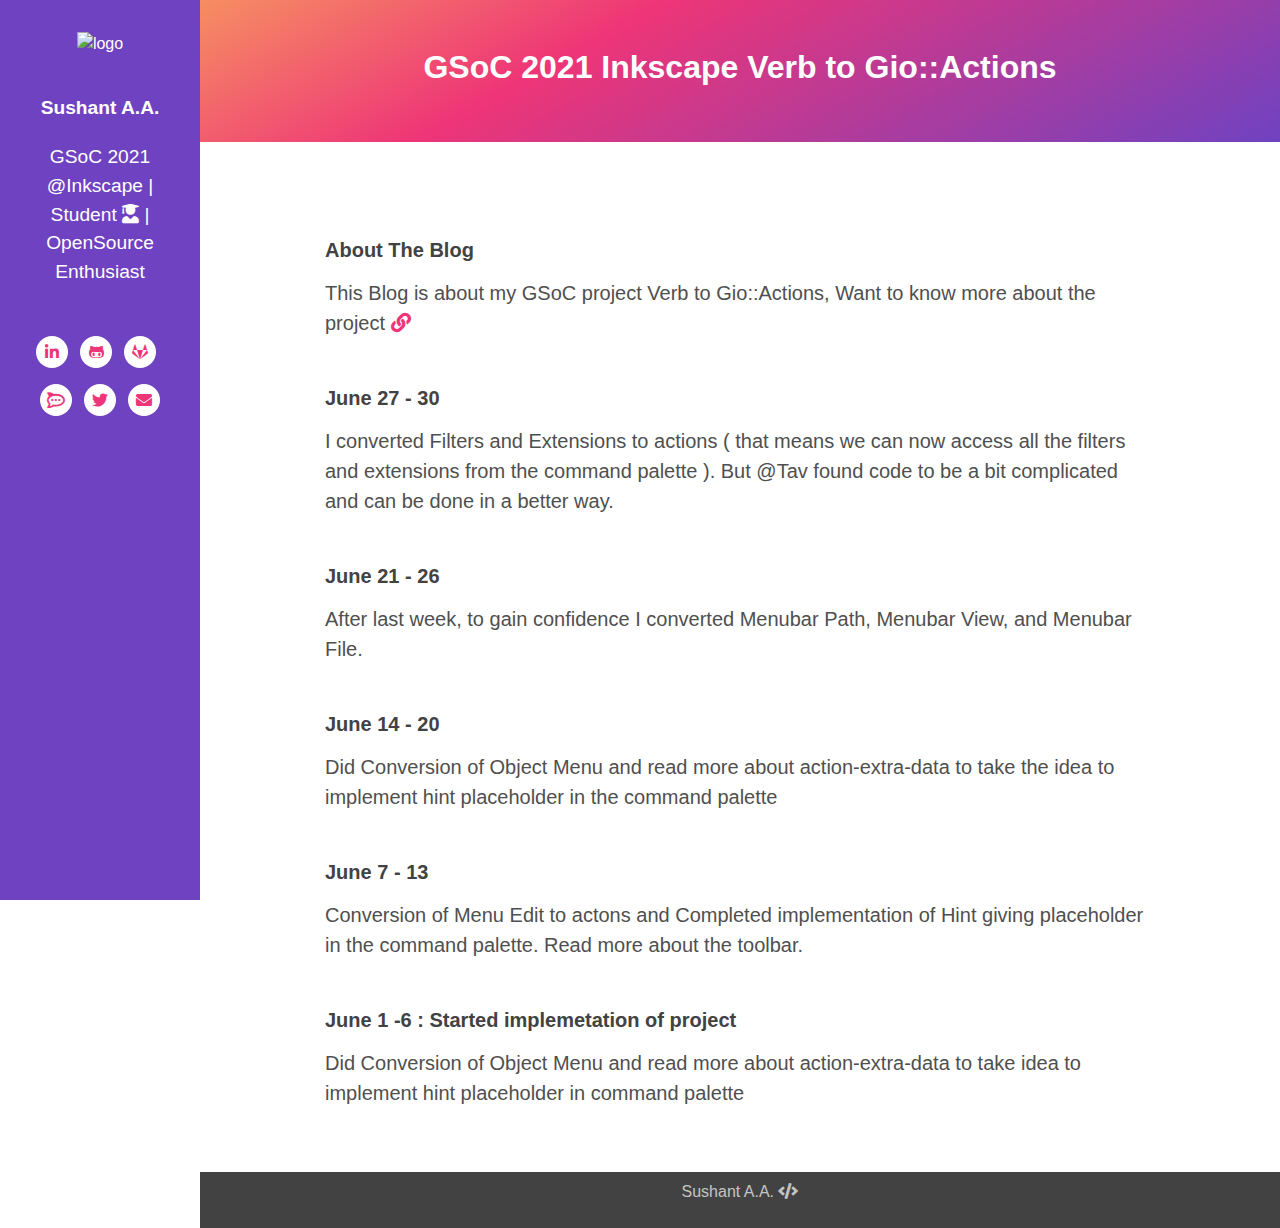
==== VerbAction/index.html @ 8bab935f "Initial Commit" ====
<!DOCTYPE html>
<html lang="en"> 
<head>
    <title>GSoC 2021 Verb to Gio::Actions</title>
    <!-- Meta -->
    <meta charset="utf-8">
    <meta http-equiv="X-UA-Compatible" content="IE=edge">
    <meta name="viewport" content="width=device-width, initial-scale=1.0">
    <meta name="description" content="Blog Site Template">
    <meta name="author" content="https://youtube.com/FollowAndrew">    
    <link rel="shortcut icon" href="https://gitlab.com/uploads/-/system/user/avatar/7491762/avatar.png?width=400"> 
    
    <!-- FontAwesome CSS-->
	<link rel="stylesheet" href="https://cdnjs.cloudflare.com/ajax/libs/font-awesome/5.13.0/css/all.min.css">
	<!-- Bootstrap CSS-->
	<link rel="stylesheet" href="https://stackpath.bootstrapcdn.com/bootstrap/4.4.1/css/bootstrap.min.css" integrity="sha384-Vkoo8x4CGsO3+Hhxv8T/Q5PaXtkKtu6ug5TOeNV6gBiFeWPGFN9MuhOf23Q9Ifjh" crossorigin="anonymous">  
	<!-- Theme CSS -->
	<link rel="stylesheet" href="css/style.css">

</head> 

<body>
    
    <header class="header text-center">	    
		
		<nav class="navbar navbar-expand-lg navbar-dark" >
			
			<button class="navbar-toggler" type="button" data-toggle="collapse" data-target="#navigation" aria-controls="navigation" aria-expanded="false" aria-label="Toggle navigation">
				<span class="navbar-toggler-icon"></span>
			</button>
			
			<div id="navigation" class="collapse navbar-collapse flex-column" >
				<div>
					<img class="mb-3 mx-auto logo" src="https://gitlab.com/uploads/-/system/user/avatar/7491762/avatar.png?width=400" alt="logo" >			
					
					<h1 class="site-title pt-lg-4 mb-0" href="index.html">Sushant A.A.</h1>
					<p class="site-title pt-lg-4 mb-0" href="index.html">GSoC 2021 @Inkscape | Student <i class="fas fa-user-graduate"></i> | OpenSource Enthusiast</p>	
				</div>
				<hr>
				<ul class="social-list list-inline py-3 mx-auto">
					<p class="list-inline-item"><a href="#"><i class="fab fa-linkedin-in fa-fw"></i></a>   	</p>
					<p class="list-inline-item"><a href="#"><i class="fab fa-github-alt fa-fw"></i></a>		</p>
					<p class="list-inline-item"><a href="#"><i class="fab fa-gitlab"></i></a>				</p>
					<p class="list-inline-item"><a href="#"><i class="fab fa-rocketchat"></i></a>			</p>
					<p class="list-inline-item"><a href="#"><i class="fab fa-twitter"></i></a>      		</p>
					<p class="list-inline-item"><a href="#"><i class="fas fa-envelope"></i></a>			</p>
				</ul>

			</div>
		</nav>
    </header>
    
    <div class="main-wrapper">
	    <header class="page-title theme-bg-light text-center gradient py-5">
			<h1 class="heading">GSoC 2021 Inkscape Verb to Gio::Actions</h1>
		</header>
		<article class="content px-3 py-5 p-md-5">
	    <div class='container'>
			<h5 class="mt-5">About The Blog</h5>
			<p class="mt-3 lead">
				This Blog is about my GSoC project Verb to Gio::Actions, Want to know more about the project <a href="https://wiki.inkscape.org/wiki/index.php?title=GSoC_2021_Verbs_to_Gio::Actions"><i class="fas fa-link"></i></a>
			</p>
		</div>
		
		
		<div class='container'>
			<h5 class="mt-5">June 27 - 30</h5>
			<p class="mt-3 lead">
				I converted Filters and Extensions to actions ( that means we can now access all the filters and extensions from the command palette  ). But @Tav found code to be a bit complicated and can be done in a better way.
			</p>
		</div>
		

		
		
		<div class='container'>
			<h5 class="mt-5">June 21 - 26</h5>
			<p class="mt-3 lead">
				After last week, to gain confidence I converted Menubar Path, Menubar View, and Menubar File.
			</p>
		</div>
		

		
		<div class='container'>
			<h5 class="mt-5">June 14 - 20</h5>
			<p class="mt-3 lead">
				Did Conversion of Object Menu and read more about action-extra-data to take the idea to implement hint placeholder in the command palette
			</p>
		</div>
		
	
		<div class='container'>
			<h5 class="mt-5">June 7 - 13</h5>
			<p class="mt-3 lead">
				Conversion of Menu Edit to actons and Completed implementation of Hint giving placeholder in the command palette. Read more about the toolbar.
			</p>
		</div>

		<div class='container'>
			<h5 class="mt-5">June 1 -6 : Started implemetation of project</h5>
			<p class="mt-3 lead">
				Did Conversion of Object Menu and read more about action-extra-data to take idea to implement hint placeholder in command palette
			</p>
		</div>
	    
	</article>
	    <footer class="footer text-center py-2 theme-bg-dark">
		   
            <p class="copyright">Sushant A.A. <i class="fas fa-code"></i></p>
		   
	    </footer>
    
    </div>
    
    
    <!-- Bootstrap Javascript -->          
	<script src="https://code.jquery.com/jquery-3.4.1.slim.min.js" integrity="sha384-J6qa4849blE2+poT4WnyKhv5vZF5SrPo0iEjwBvKU7imGFAV0wwj1yYfoRSJoZ+n" crossorigin="anonymous"></script>
	<script src="https://cdn.jsdelivr.net/npm/popper.js@1.16.0/dist/umd/popper.min.js" integrity="sha384-Q6E9RHvbIyZFJoft+2mJbHaEWldlvI9IOYy5n3zV9zzTtmI3UksdQRVvoxMfooAo" crossorigin="anonymous"></script>
	<script src="https://stackpath.bootstrapcdn.com/bootstrap/4.4.1/js/bootstrap.min.js" integrity="sha384-wfSDF2E50Y2D1uUdj0O3uMBJnjuUD4Ih7YwaYd1iqfktj0Uod8GCExl3Og8ifwB6" crossorigin="anonymous"></script>
	<script src="js/main.js"></script>

</body>
</html>
---- VerbAction/css/style.css ----
:root {
    --blue: #007bff;
    --indigo: #6610f2;
    --purple: #6f42c1;
    --pink: #ee3577;
    --red: #dc3545;
    --orange: #f68e62;
    --yellow: #ffc107;
    --green: #28a745;
    --teal: #20c997;
    --cyan: #17a2b8;
    --white: #fff;
    --gray: #767575;
    --gray-dark: #434242;
    --primary: #6f42c1;
    --secondary: #4f4f4f;
    --success: #28a745;
    --info: #17a2b8;
    --warning: #ffc107;
    --danger: #dc3545;
    --light: #c2c2c2;
    --lightgray: #eeeeee;
    --dark: #434242;
    --breakpoint-xs: 0;
    --breakpoint-sm: 576px;
    --breakpoint-md: 768px;
    --breakpoint-lg: 992px;
    --breakpoint-xl: 1200px;
    --font-family-sans-serif: -apple-system, BlinkMacSystemFont, "Segoe UI", Roboto, "Helvetica Neue", Arial, "Noto Sans", sans-serif, "Apple Color Emoji", "Segoe UI Emoji", "Segoe UI Symbol", "Noto Color Emoji";
    --font-family-monospace: SFMono-Regular, Menlo, Monaco, Consolas, "Liberation Mono", "Courier New", monospace;
    /* Font Sizes */
    --font-normal: 1em;
    --font-small: 0.8125rem;
    /* Sidebar */
    --sidebar-width: 200px;
    --content-max-width: 860px;
}

*,
*::before,
*::after {
    box-sizing: border-box
}

html {
    line-height: 1.15;
}
body {
    color: var(--secondary);
    overflow-x: hidden
}
a{
    color: var(--pink);
}
h1,
h2,
h3,
h4,
h5,
h6 {
    color: var(--gray-dark);
    font-weight: bold
}

.btn {
    font-weight: bold;
    padding: .375rem 1rem;
    height: 2.75rem;
    transition: all 0.4s ease-in-out
}


.btn:focus,
.btn.focus {
    box-shadow: none !important
}

.btn-primary {
    color: #fff
}

.form-control {
    padding-top: 0.875rem;
    padding-bottom: 0.875rem;
    height: 2.75rem;
    border-color: var(--light)
}

.theme-bg-light {
    background: var(--light) !important
}

.theme-bg-dark {
    background: var(--dark) !important
}

.header {
    position: fixed;
    left: 0;
    top: 0;
    height: 100vh;
    width: var(--sidebar-width);
    background: var(--primary);
    color: #fff
}
.header .site-title {
    color:var(--white);
    font-size:1.2em;
    display:block;
}

.header .btn-primary {
    background: rgba(0, 0, 0, 0.3);
    border-color: transparent;
    font-size: 1rem;
    padding-top: 0.5rem
}

.header .btn-primary:hover {
    background: rgba(0, 0, 0, 0.4);
    border-color: transparent
}

.header .navbar {
    padding: 2rem 1rem
}

.header .navbar-dark .navbar-toggler {
    border: none;
    padding: .25rem .6rem
}

.header .navbar-dark .navbar-toggler:hover {
    -webkit-opacity: 1;
    -moz-opacity: 1;
    opacity: 1
}

.header .navbar-dark .navbar-toggler-icon {
    background-image: url("data:image/svg+xml;charset=utf8,%3Csvg viewBox='0 0 32 32' xmlns='http://www.w3.org/2000/svg'%3E%3Cpath stroke='rgba(256,256,256, 1)' stroke-width='3' stroke-linecap='round' stroke-miterlimit='10' d='M4 8h24M4 16h24M4 24h24'/%3E%3C/svg%3E");
}

.header .nav-item {
    font-weight: bold
}

.header .nav-item.active .nav-link {
    color: rgba(0, 0, 0, 0.5)
}

.header .nav-item.active .nav-link:hover {
    text-decoration: none
}

.header .nav-item .nav-link {
    color: rgba(255, 255, 255, 0.8)
}

.header .nav-item .nav-link:hover {
    text-decoration: underline;
    color: rgba(0, 0, 0, 0.6)
}
.logo{
    width:78px;
}
.social-list a {
    width: 32px;
    height: 32px;
    padding-top: 5px;
    display: inline-block;
    text-align: center;
    border-radius: 50%;
    transition: all 0.2s ease-in-out;
    background-color: #fff
}

.social-list a:hover {
    color: var(--secondary);
    background-color: rgba(255, 255, 255, 0.8)
}

.main-wrapper {
    margin-left: var(--sidebar-width);
    background: #fff;
}

.main-wrapper .container {
    max-width: var(--content-max-width);
}
.page-title {
    position:sticky;
    top:0;
    z-index:9999;
    transition:all .2s;
}
.sticky{
    padding:1em 0 !important;
}
.page-title .heading {
    font-size: 2rem;
    font-weight: bold;
    color:white;
}

.footer {
    color: rgba(255, 255, 255, 0.7)
}

.footer a {
    color: #fff
}
.gradient{
    background: rgb(43,43,43);
    background: linear-gradient(151deg, var(--orange) 0%, var(--pink) 35%,var(--primary) 100%) !important;
}
.content .post .title {
    font-size: 1.275rem
}

.content .post .title a {
    color: var(--gray-dark)
}

.content .post .title a:hover {
    color: var(--gray-dark)
}

.content .post .post-thumb {
    max-width: 160px;
    border-radius: 2px
}

.content .post .intro {
    font-size: 0.875rem
}

.content .post .more-link {
    font-size: var(--font-small);
}

.meta {
    color: #8f8f8f;
    font-size: var(--font-small);
}

.meta span {
    display: inline-block;
    margin-right:.25em;
}

.meta span a {
    color: #8f8f8f
}
.meta span.tag {
    background-color: var(--lightgray);
    padding:0 .5em;
    border-radius:5px;
}
.meta span a:hover {
    color: var(--secondary)
}



.meta span:last-child:after {
    display: none
}

.blog-nav .nav-link {
    background: var(--primary);
    color: #fff;
    font-size: 1rem;
    padding: 1rem;
    font-weight: bold;
    position: relative
}

.blog-nav .nav-link:hover {
    background: var(--secondary);
}

.blog-nav .nav-link-prev {
    border-right: 1px solid var(--secondary);
}

.blog-nav .arrow-prev {
    position: absolute;
    left: 1rem;
    top: 1.25rem;
    color: #fff
}

.blog-nav .arrow-next {
    position: absolute;
    right: 1rem;
    top: 1.25rem;
    color: #fff
}

.content .title {
    font-weight: bold;
    font-size: 2rem
}

.content .content-body p,
.content .content-body li {
    font-size: 1.125rem;
    line-height: 1.6
}

.content .content-body h1 {
    font-size: 2.125rem
}

.content .content-body h2 {
    font-size: 2rem
}

.content .content-body h3 {
    font-size: 1.75rem
}

.content .content-body h4 {
    font-size: 1.5rem
}

.content .content-body h5 {
    font-size: 1.25rem
}

.content .content-body h6 {
    font-size: 1.125rem
}

.content .image-caption {
    color: #8f8f8f;
    font-size: 0.875rem
}

.content .image-caption a {
    color: #8f8f8f;
    text-decoration: underline
}

.content .image-caption a:hover {
    color: var(--secondary)
}

.content .blockquote {
    font-family: Georgia, "Times New Roman", Times, serif;
    border-left: 2px solid var(--gray-dark);
    font-size: 1.5rem
}

.content .blockquote p {
    font-size: 1.5rem
}

@media (prefers-reduced-motion: reduce) {
    .social-list a {
        transition: none
    }
    .btn {
        transition: none
    }
}

@media (min-width: 768px) {
   
    
}

@media (max-width: 991.98px) {
    .page-title {
        position:static;
    }
    .header {
        position: sticky;
        width: inherit;
        height: auto
    }

    .header .site-title {
        width: 100%;
        position: absolute;
        left: 0;
        top: 1.2rem;
        color:var(--white);
        font-size:1.5em;
        display:block;
    }

    .header .btn-primary {
        width: 100%
    }

    .header .navbar {
        padding: 1rem
    }

    .main-wrapper {
        margin-left: 0
    }
}

@media (max-width: 767.98px) {
    
}



/* -------------------------------------------------------------------------- */
/*	12. Comments
/* -------------------------------------------------------------------------- */


/* Comment Headers ----------------------------- */

.comments-wrapper {
	margin-top: 3rem;
}

.comment-reply-title {
	margin: 0 0 4rem 0;
	text-align: center;
}


/* Comment Item ----------------------------- */

/* COMMENT HEADER */

.comments .comment,
.comments .pingback,
.comments .trackback,
.comments .review {
	padding-top: 3.5rem;
}

div.comment:first-of-type {
	margin-top: 3.5rem;
	padding-top: 0;
}

.comments .comments-header + div {
	margin-top: 0;
	padding-top: 0;
}

.comment-body {
	position: relative;
}

.comment .comment {
	padding-left: 5%;
}

.comment-meta {
	line-height: 1.1;
	margin-bottom: 0;
	min-height: 5rem;
	padding-left: 5rem;
	position: relative;
}

.hide-avatars .comment-meta {
	min-height: 0;
	padding-left: 0;
}

.comment-meta a {
	color: inherit;
}

.comment-author {
	font-size: 1.8rem;
	font-weight: 700;
	letter-spacing: -0.027777778em;
}

.comment-author a {
	text-decoration: underline;
}

.comment-author a:hover,
.comment-author a:focus {
	text-decoration: none;
}

.comment-meta .avatar {
	height: 4rem;
	position: absolute;
	left: 0;
	top: 0;
	width: 4rem;
}

.comment-author .url {
	text-decoration: underline;
}

.comment-metadata {
	color: var(--gray);
	font-size: var(--font-small);
	font-weight: 500;
	margin-top: 0.6rem;
}

.comment-metadata a {
	text-decoration: none;
}

.comment-metadata a:focus,
.comment-metadata a:hover {
	text-decoration: underline;
}


/* COMMENT CONTENT */

.comment-content.entry-content > *:not(.alignwide):not(.alignfull):not(.alignleft):not(.alignright):not(.is-style-wide) {
    width: 100%;
    background-color:var(--lightgray);
    padding:.5em;
}

.comment-content.entry-content .alignleft {

	/*rtl:ignore*/
	margin-left: 0;
}

.comment-content.entry-content .alignright {

	/*rtl:ignore*/
	margin-right: 0;
}

/* COMMENT FOOTER */

.comment-footer-meta {
	align-items: center;
	display: flex;
	flex-wrap: wrap;
	font-size: var(--font-small);
	font-weight: 600;
	justify-content: flex-start;
	letter-spacing: 0.030833333em;
	line-height: 1;
	margin: 1.5rem 0 -1rem -1.5rem;
	text-transform: uppercase;
}

.comment-footer-meta > * {
	margin: 0 0 1rem 1.5rem;
}

.comment-reply-link {
    background-color: var(--primary);
    border-radius:2px;
	color: #fff;
	display: block;
	padding: 0.7rem;
}

.bypostauthor .comment-footer-meta .by-post-author {
	display: block;
}

.comment-footer-meta a {
	text-decoration: none;
}

.comment-footer-meta a:focus,
.comment-footer-meta a:hover {
	text-decoration: underline;
}


/* Pingbacks & Trackbacks ------------------------- */

.pingback .comment-meta,
.trackback .comment-meta {
	padding-left: 0;
}


/* Comments Pagination ---------------------------- */

.comments-pagination {
	display: flex;
	flex-wrap: wrap;
	justify-content: space-between;
	margin-top: 6rem;
	text-align: center;
}

.comments-pagination.only-next {
	justify-content: flex-end;
}

.comments-pagination .page-numbers {
	display: none;
	text-decoration: none;
}

.comments-pagination .page-numbers:focus,
.comments-pagination .page-numbers:hover {
	text-decoration: underline;
}

.comments-pagination .prev,
.comments-pagination .next {
	display: block;
}

.comments-pagination .prev {
	left: 0;
}

.comments-pagination .next {
	right: 0;
	text-align: right;
}


/* Comment Respond ---------------------------- */

.comment-respond::after {
	clear: both;
	content: "";
	display: block;
}

.comment-respond .comment-notes,
.comment-respond .logged-in-as {
	color: #6d6d6d;
	font-size: 1.6rem;
	line-height: 1.4;
	margin: -3rem 0 4rem 0;
	text-align: center;
}

.comment-respond .comment-notes a,
.comment-respond .logged-in-as a {
	color: inherit;
	text-decoration: none;
}

.comment-respond .comment-notes a:focus,
.comment-respond .comment-notes a:hover,
.comment-respond .logged-in-as a:focus,
.comment-respond .logged-in-as a:hover {
	text-decoration: underline;
}

.comment-respond p {
	line-height: 1.1;
	margin-bottom: 2rem;
	margin-left: auto;
	margin-right: auto;
}

.comment-respond p:not(.comment-notes) {
	max-width: 58rem;
}

.comment-form-cookies-consent {
	align-items: baseline;
	display: flex;
}

.comment-respond > p:last-of-type {
	margin-bottom: 0;
}

.comment-respond label {
	display: block;
}

.comment-respond input[type="checkbox"] + label {
	font-size: 1.5rem;
	line-height: 1.25;
}

.comment-respond input[type="text"],
.comment-respond input[type="email"],
.comment-respond textarea {
	margin-bottom: 0;
}

.comment-respond textarea {
	height: 15rem;
}

.comment-respond #submit {
	display: block;
}

.comment-respond .comments-closed {
	text-align: center;
}


/* Reply Respond ---------------------------- */

.comments .comment-respond {
	padding: 3rem 0 0;
}

.comments .comment-respond .comment-reply-title,
.comments .comment-respond .comment-notes,
.comments .comment-respond .logged-in-as {
	text-align: left;
}

.comment-reply-title small {
	display: block;
	font-size: 1.6rem;
	font-weight: 600;
	letter-spacing: -0.0277em;
	margin: 0.5rem 0 0 0;
	white-space: nowrap;
}

.comment-reply-title small a {
	text-decoration: none;
}

.comment-reply-title small a:focus,
.comment-reply-title small a:hover {
	text-decoration: underline;
}
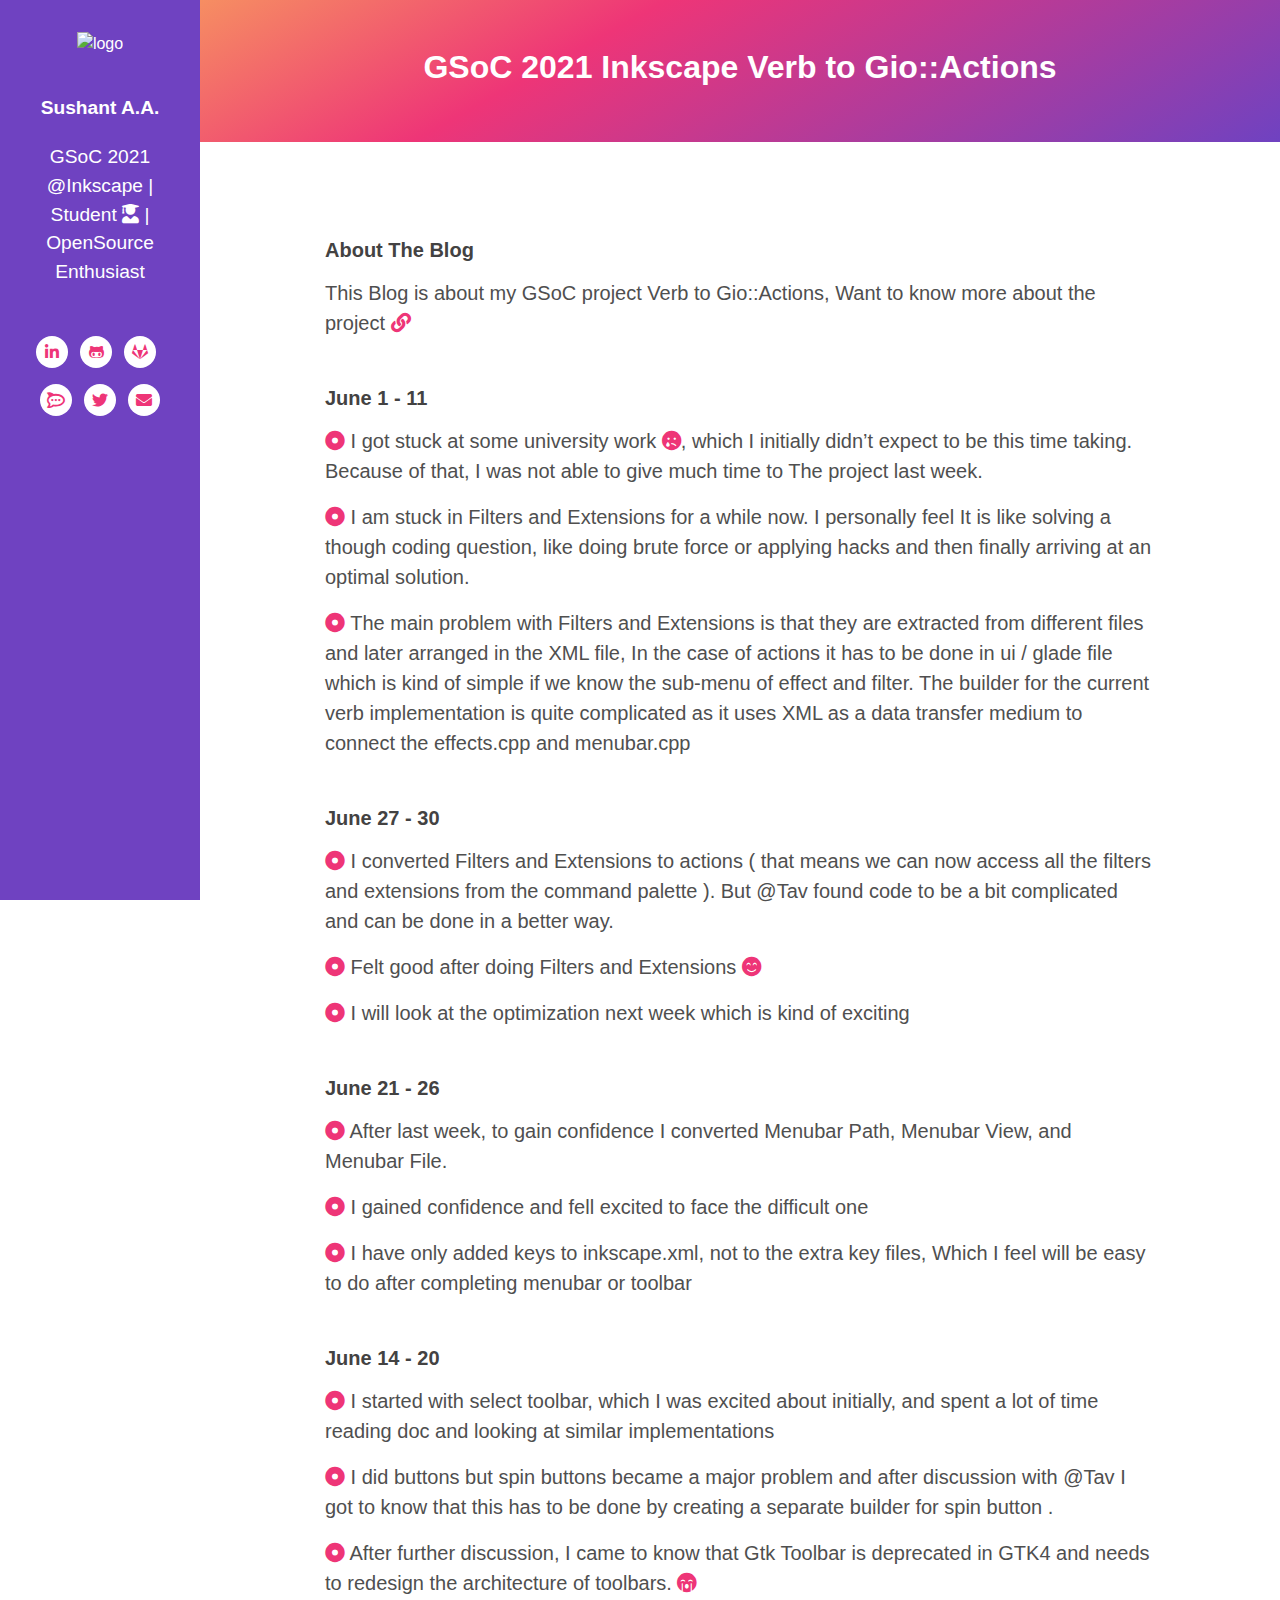
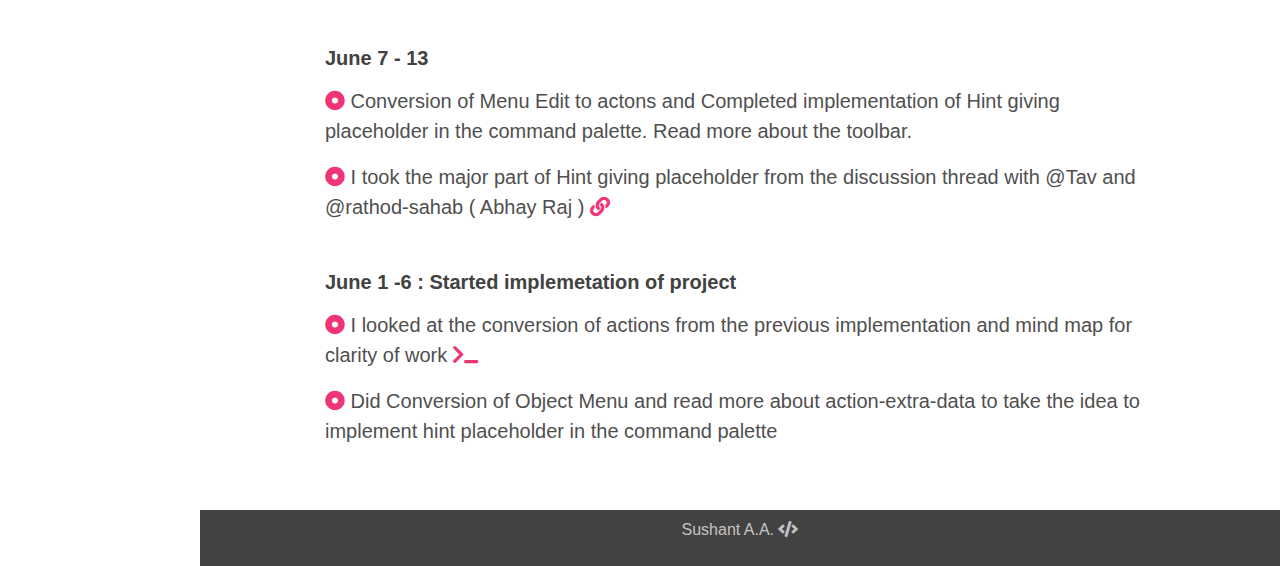
==== commit 8bfa1f79: "Initial Commit" ====
--- a/VerbAction/index.html
+++ b/VerbAction/index.html
@@ -61,12 +61,40 @@
 				This Blog is about my GSoC project Verb to Gio::Actions, Want to know more about the project <a href="https://wiki.inkscape.org/wiki/index.php?title=GSoC_2021_Verbs_to_Gio::Actions"><i class="fas fa-link"></i></a>
 			</p>
 		</div>
+
+				
+		<div class='container'>
+			<h5 class="mt-5">June 1 - 11</h5>
+			<p class="mt-3 lead">
+				<a href="#"><i class="fas fa-dot-circle"></i></a>
+				I got stuck at some university work  <a href="#"><i class="fas fa-sad-tear"></i></a>, which I initially didn’t expect to be this time taking. Because of that, I was not able to give much time to The project last week.
+				
+			</p>
+			<p class="mt-3 lead">
+				<a href="#"><i class="fas fa-dot-circle"></i></a>
+				I am stuck in Filters and Extensions for a while now. I personally feel It is like solving a though coding question, like doing brute force or applying hacks and then finally arriving at an optimal solution.
+			</p>
+			<p class="mt-3 lead">
+				<a href="#"><i class="fas fa-dot-circle"></i></a>
+				The main problem with Filters and Extensions is that they are extracted from different files and later arranged in the XML file, In the case of actions it has to be done in ui / glade file which is kind of simple if we know the sub-menu of effect and filter. The builder for the current verb implementation is quite complicated as it uses XML as a data transfer medium to connect the effects.cpp and menubar.cpp
+			</p>
+		</div>
 		
 		
 		<div class='container'>
 			<h5 class="mt-5">June 27 - 30</h5>
 			<p class="mt-3 lead">
+				<a href="#"><i class="fas fa-dot-circle"></i></a>
 				I converted Filters and Extensions to actions ( that means we can now access all the filters and extensions from the command palette  ). But @Tav found code to be a bit complicated and can be done in a better way.
+			</p>
+			<p class="mt-3 lead">
+				<a href="#"><i class="fas fa-dot-circle"></i></a>
+				Felt good after doing Filters and Extensions
+				<a href="#"><i class="fas fa-smile-beam"></i></a>
+			</p>
+			<p class="mt-3 lead">
+				<a href="#"><i class="fas fa-dot-circle"></i></a>
+				I will look at the optimization next week which is kind of exciting
 			</p>
 		</div>
 		
@@ -76,7 +104,16 @@
 		<div class='container'>
 			<h5 class="mt-5">June 21 - 26</h5>
 			<p class="mt-3 lead">
+				<a href="#"><i class="fas fa-dot-circle"></i></a>
 				After last week, to gain confidence I converted Menubar Path, Menubar View, and Menubar File.
+			</p>
+			<p class="mt-3 lead">
+				<a href="#"><i class="fas fa-dot-circle"></i></a>
+				I gained confidence and fell excited to face the difficult one				
+			</p>
+			<p class="mt-3 lead">
+				<a href="#"><i class="fas fa-dot-circle"></i></a>
+				I have only added keys to inkscape.xml, not to the extra key files, Which I feel will be easy to do after completing menubar or toolbar
 			</p>
 		</div>
 		
@@ -85,22 +122,44 @@
 		<div class='container'>
 			<h5 class="mt-5">June 14 - 20</h5>
 			<p class="mt-3 lead">
-				Did Conversion of Object Menu and read more about action-extra-data to take the idea to implement hint placeholder in the command palette
+				<a href="#"><i class="fas fa-dot-circle"></i></a>
+				I started with select toolbar, which I was excited about initially, and spent a lot of time reading doc and looking at similar implementations
+			</p>
+			<p class="mt-3 lead">
+				<a href="#"><i class="fas fa-dot-circle"></i></a>
+				I did buttons but spin buttons became a major problem and after discussion with @Tav I got to know that this has to be done by creating a separate builder for spin button . 
+			</p>
+			<p class="mt-3 lead">
+				<a href="#"><i class="fas fa-dot-circle"></i></a>
+				After further discussion, I came to know that Gtk Toolbar is deprecated in GTK4 and needs to redesign the architecture of toolbars.
+				<a href="#"><i class="fas fa-sad-cry"></i></a>
 			</p>
 		</div>
 		
-	
+		
 		<div class='container'>
 			<h5 class="mt-5">June 7 - 13</h5>
 			<p class="mt-3 lead">
+				<a href="#"><i class="fas fa-dot-circle"></i></a>
 				Conversion of Menu Edit to actons and Completed implementation of Hint giving placeholder in the command palette. Read more about the toolbar.
+			</p>
+			<p class="mt-3 lead">
+				<a href="#"><i class="fas fa-dot-circle"></i></a>
+				I took the major part of Hint giving placeholder from the discussion thread with @Tav and @rathod-sahab ( Abhay Raj ) 			
+				<a href="https://gitlab.com/Tavmjong/inkscape/-/merge_requests/2"><i class="fas fa-link"></i></a>
 			</p>
 		</div>
 
 		<div class='container'>
 			<h5 class="mt-5">June 1 -6 : Started implemetation of project</h5>
 			<p class="mt-3 lead">
-				Did Conversion of Object Menu and read more about action-extra-data to take idea to implement hint placeholder in command palette
+				<a href="#"><i class="fas fa-dot-circle"></i></a>
+				I looked at the conversion of actions from the previous implementation and mind map for clarity of work
+				<a href="#"><i class="fas fa-terminal"></i></a>
+			</p>
+			<p class="mt-3 lead">
+				<a href="#"><i class="fas fa-dot-circle"></i></a>
+				Did Conversion of Object Menu and read more about action-extra-data to take the idea to implement hint placeholder in the command palette
 			</p>
 		</div>
 	    
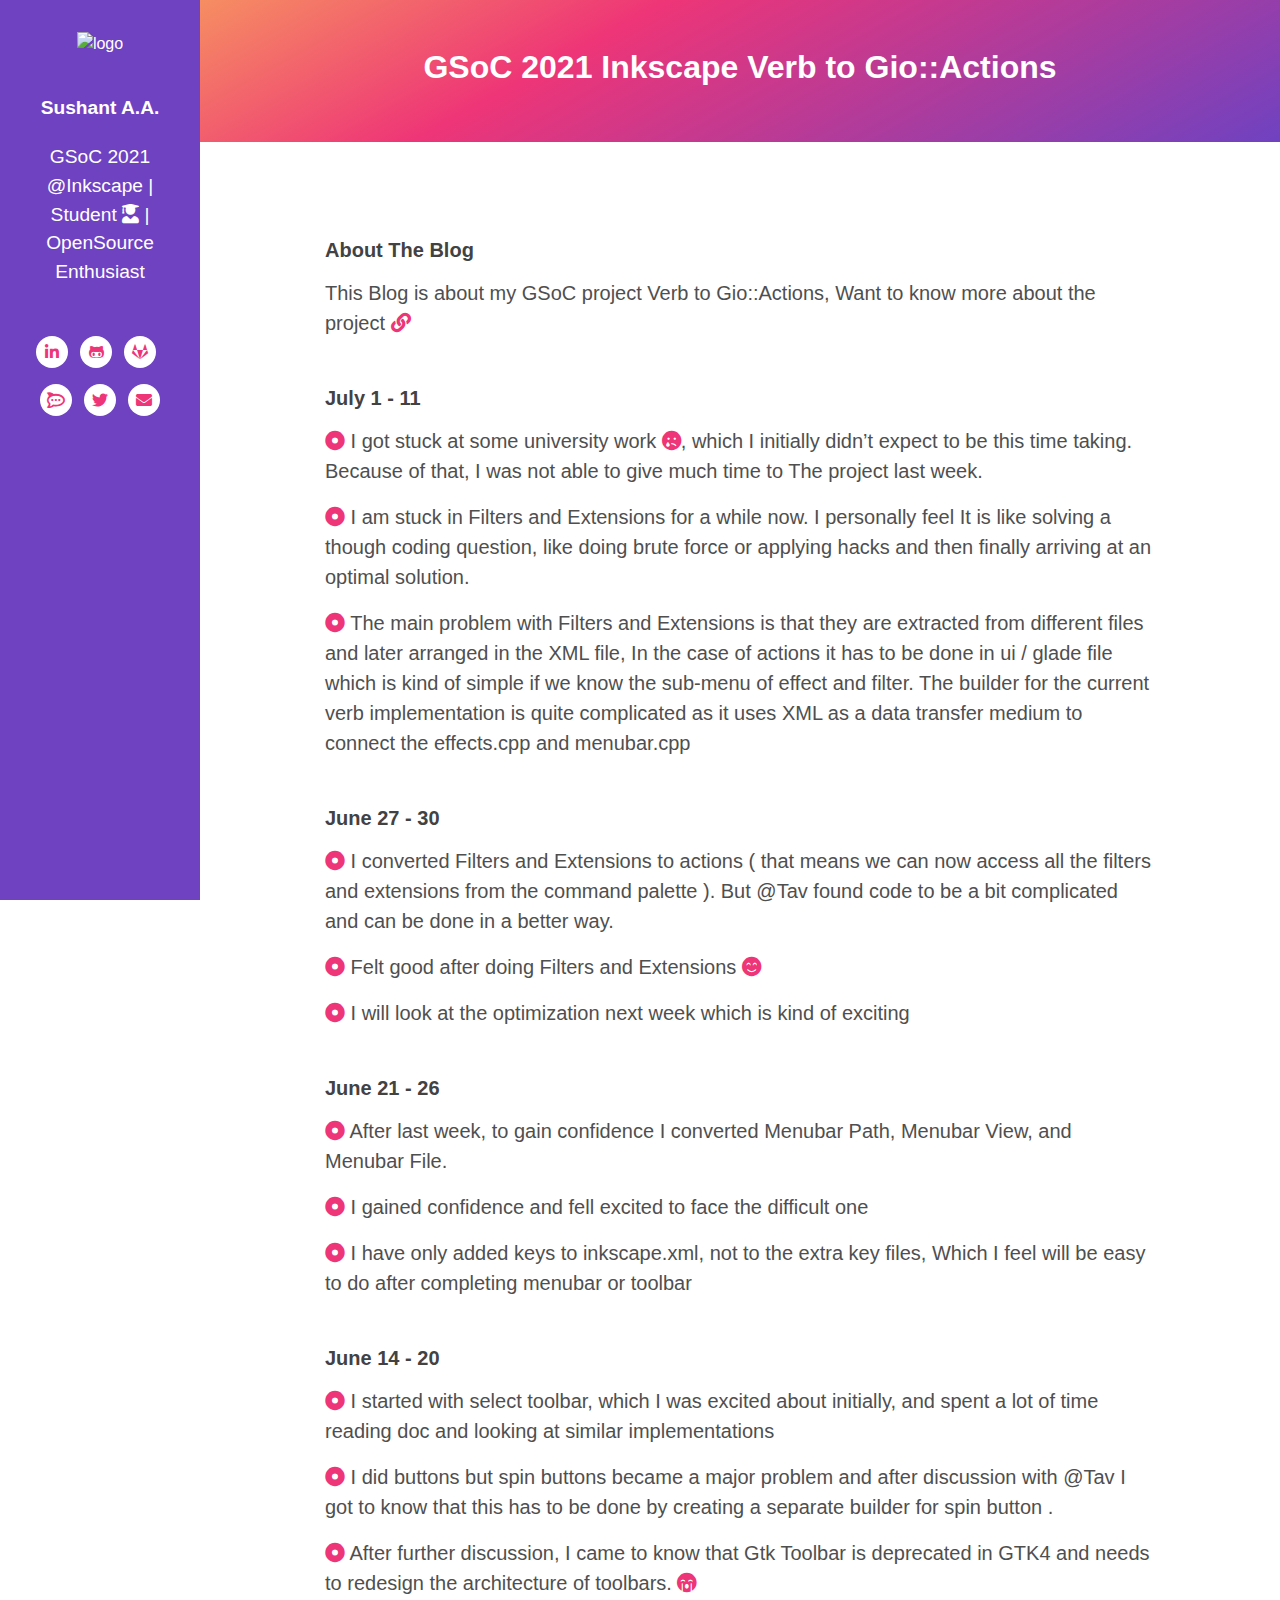
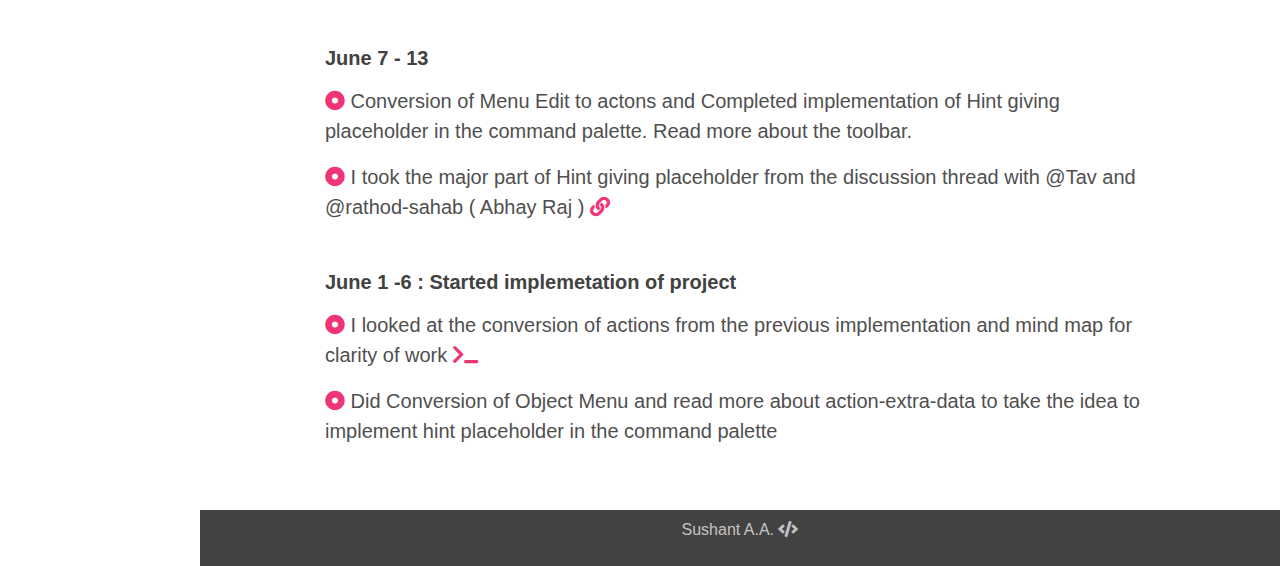
==== commit 4fc7deb5: "Initial Commit" ====
--- a/VerbAction/index.html
+++ b/VerbAction/index.html
@@ -64,7 +64,7 @@
 
 				
 		<div class='container'>
-			<h5 class="mt-5">June 1 - 11</h5>
+			<h5 class="mt-5">July 1 - 11</h5>
 			<p class="mt-3 lead">
 				<a href="#"><i class="fas fa-dot-circle"></i></a>
 				I got stuck at some university work  <a href="#"><i class="fas fa-sad-tear"></i></a>, which I initially didn’t expect to be this time taking. Because of that, I was not able to give much time to The project last week.
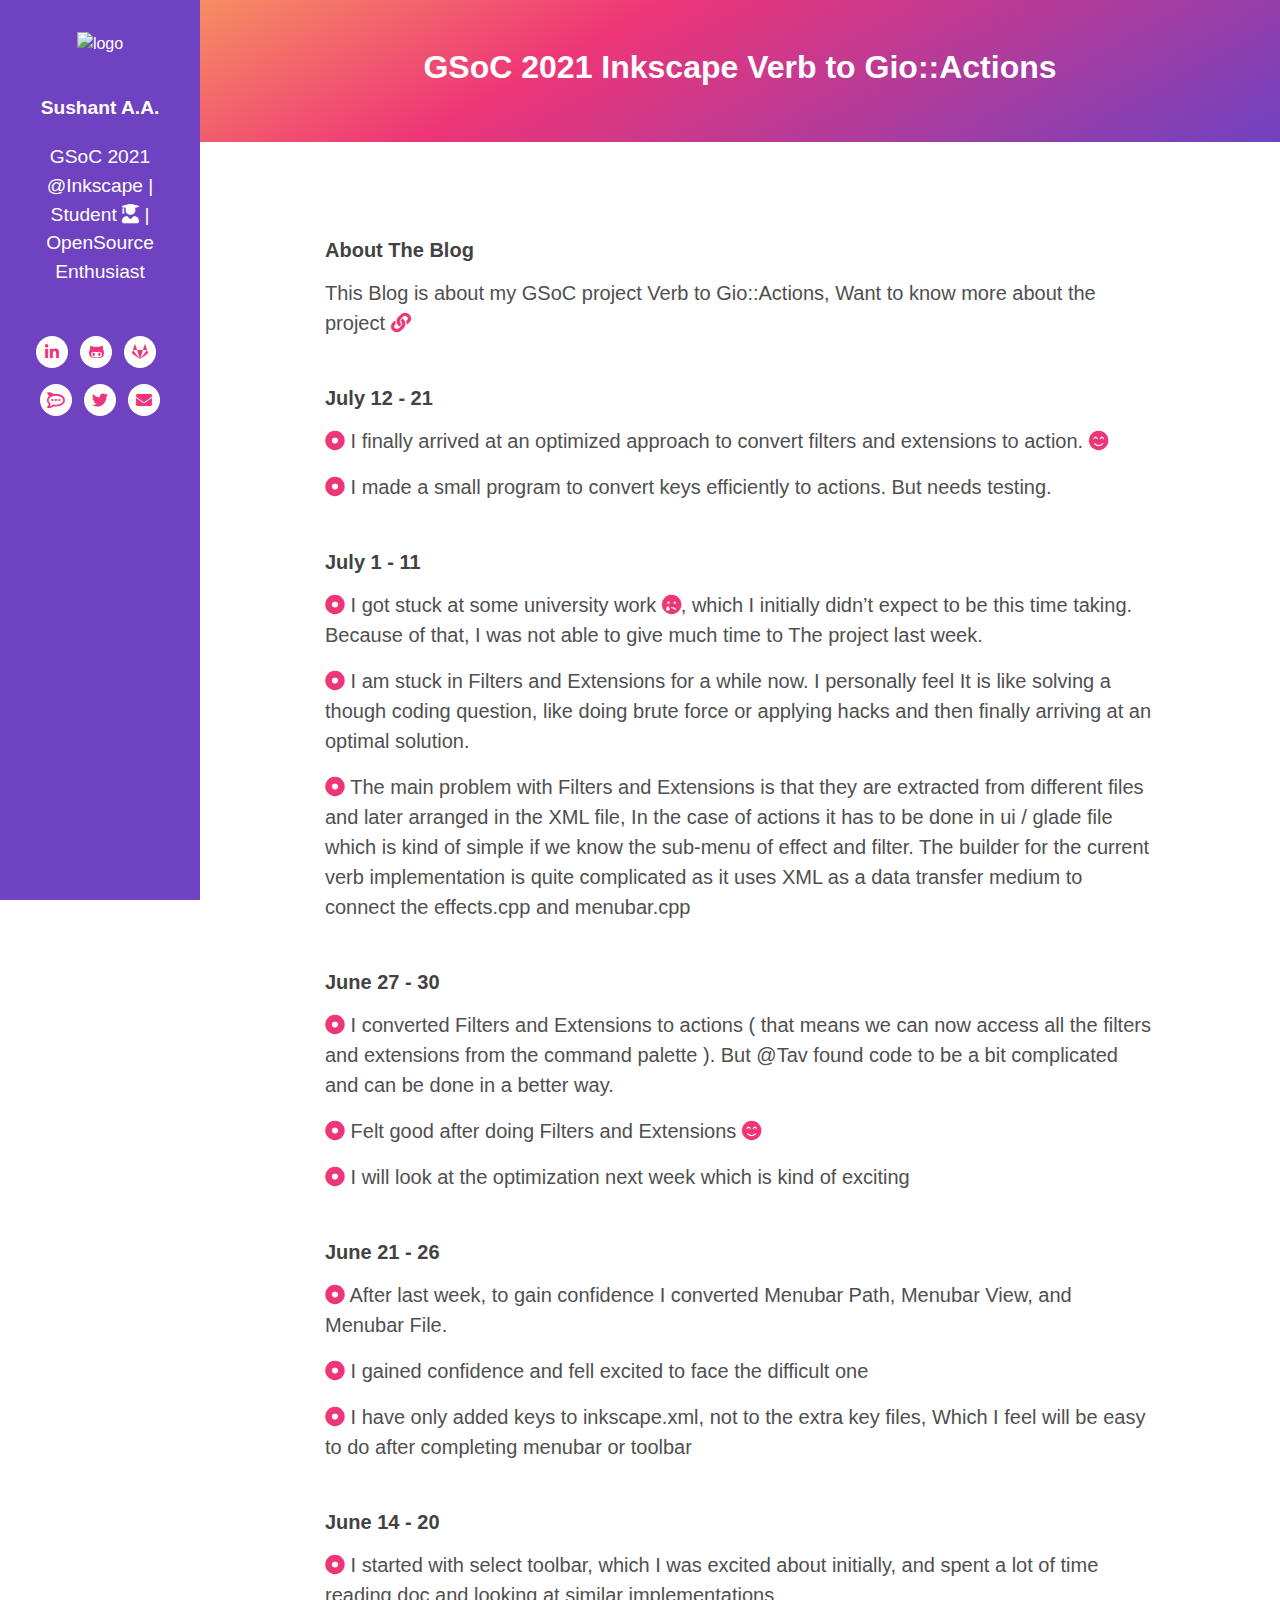
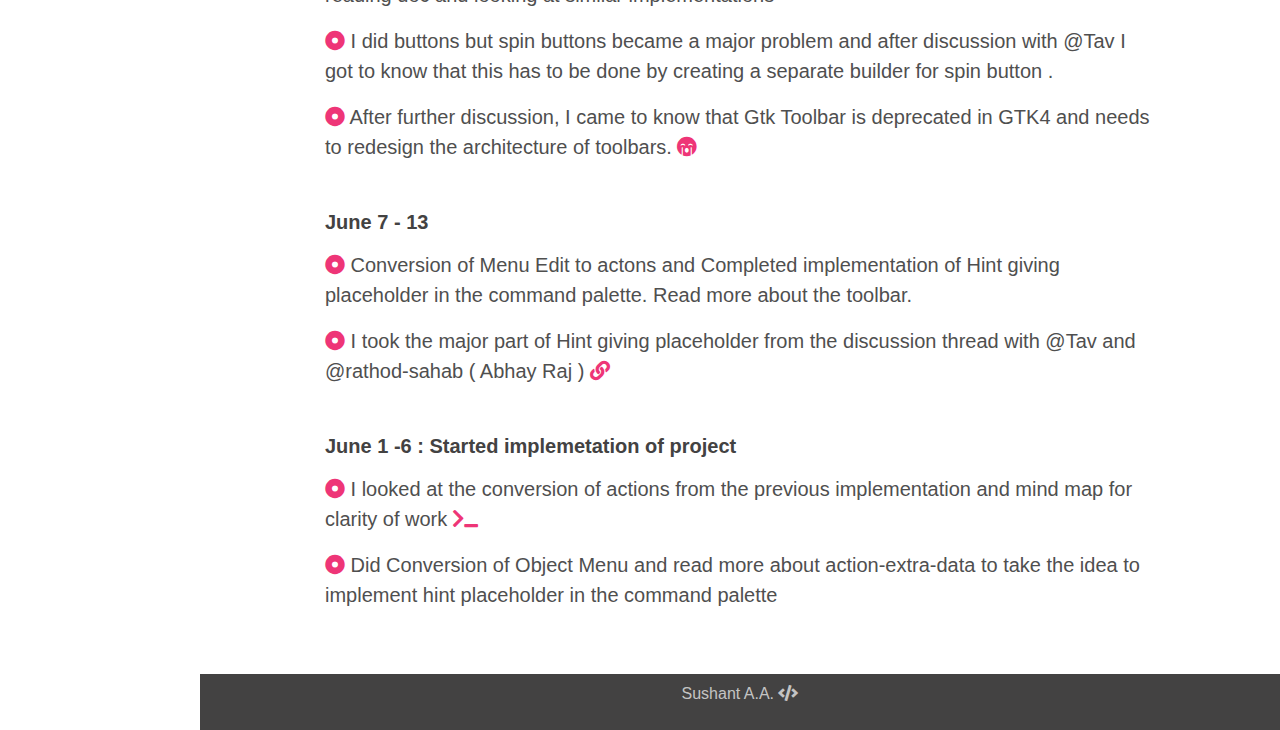
==== commit ea6c0aaf: "initial commit" ====
--- a/VerbAction/index.html
+++ b/VerbAction/index.html
@@ -62,7 +62,20 @@
 			</p>
 		</div>
 
-				
+		<div class='container'>
+			<h5 class="mt-5">July 12 - 21</h5>
+			<p class="mt-3 lead">
+				<a href="#"><i class="fas fa-dot-circle"></i></a>
+				I finally arrived at an optimized approach to convert filters and extensions to action.
+				<a href="#"><i class="fas fa-smile-beam"></i></a>
+			</p>
+			<p class="mt-3 lead">
+				<a href="#"><i class="fas fa-dot-circle"></i></a>
+				I made a small program to convert keys efficiently to actions. But needs testing.
+			</p>
+		</div>
+		
+		
 		<div class='container'>
 			<h5 class="mt-5">July 1 - 11</h5>
 			<p class="mt-3 lead">
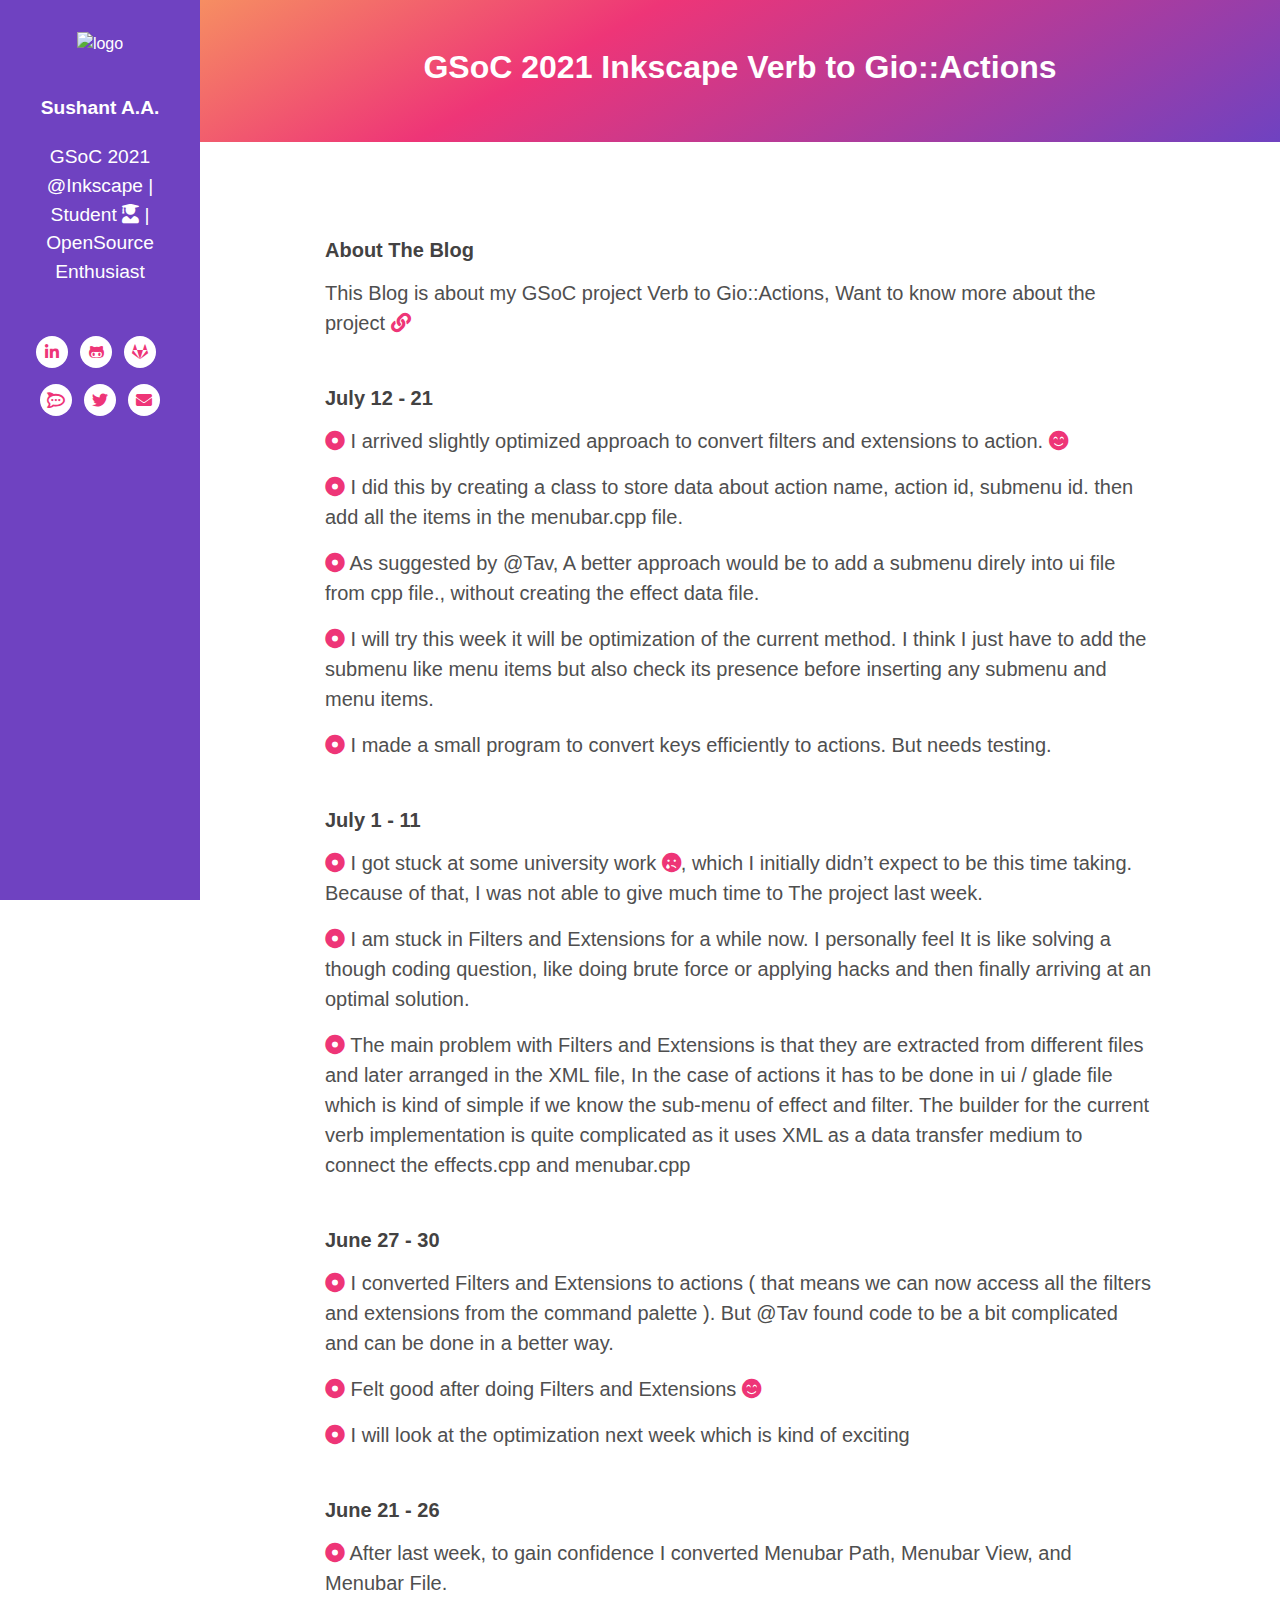
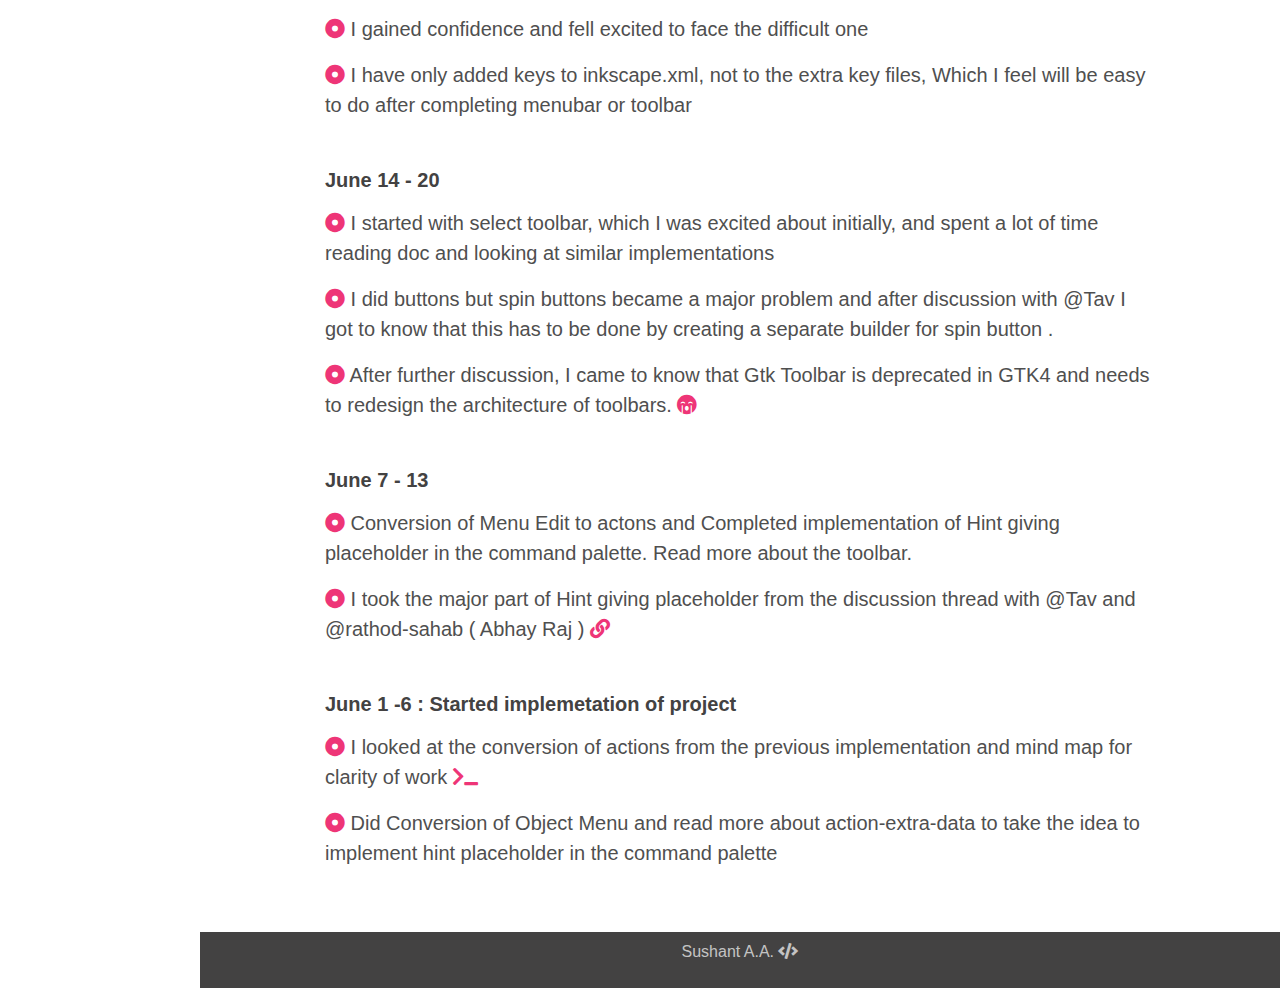
==== commit 65bb9951: "initial commit" ====
--- a/VerbAction/index.html
+++ b/VerbAction/index.html
@@ -66,8 +66,20 @@
 			<h5 class="mt-5">July 12 - 21</h5>
 			<p class="mt-3 lead">
 				<a href="#"><i class="fas fa-dot-circle"></i></a>
-				I finally arrived at an optimized approach to convert filters and extensions to action.
+				I arrived slightly optimized approach to convert filters and extensions to action.
 				<a href="#"><i class="fas fa-smile-beam"></i></a>
+			</p>
+			<p class="mt-3 lead">
+				<a href="#"><i class="fas fa-dot-circle"></i></a>
+				I did this by creating a class to store data about action name, action id, submenu id. then add all the items in the menubar.cpp file.
+			</p>
+			<p class="mt-3 lead">
+				<a href="#"><i class="fas fa-dot-circle"></i></a>
+				As suggested by @Tav, A better approach would be to add a submenu direly into ui file from cpp file., without creating the effect data file.
+			</p>
+			<p class="mt-3 lead">
+				<a href="#"><i class="fas fa-dot-circle"></i></a>
+				I will try this week it will be optimization of the current method. I think I just have to add the submenu like menu items but also check its presence before inserting any submenu and menu items.
 			</p>
 			<p class="mt-3 lead">
 				<a href="#"><i class="fas fa-dot-circle"></i></a>
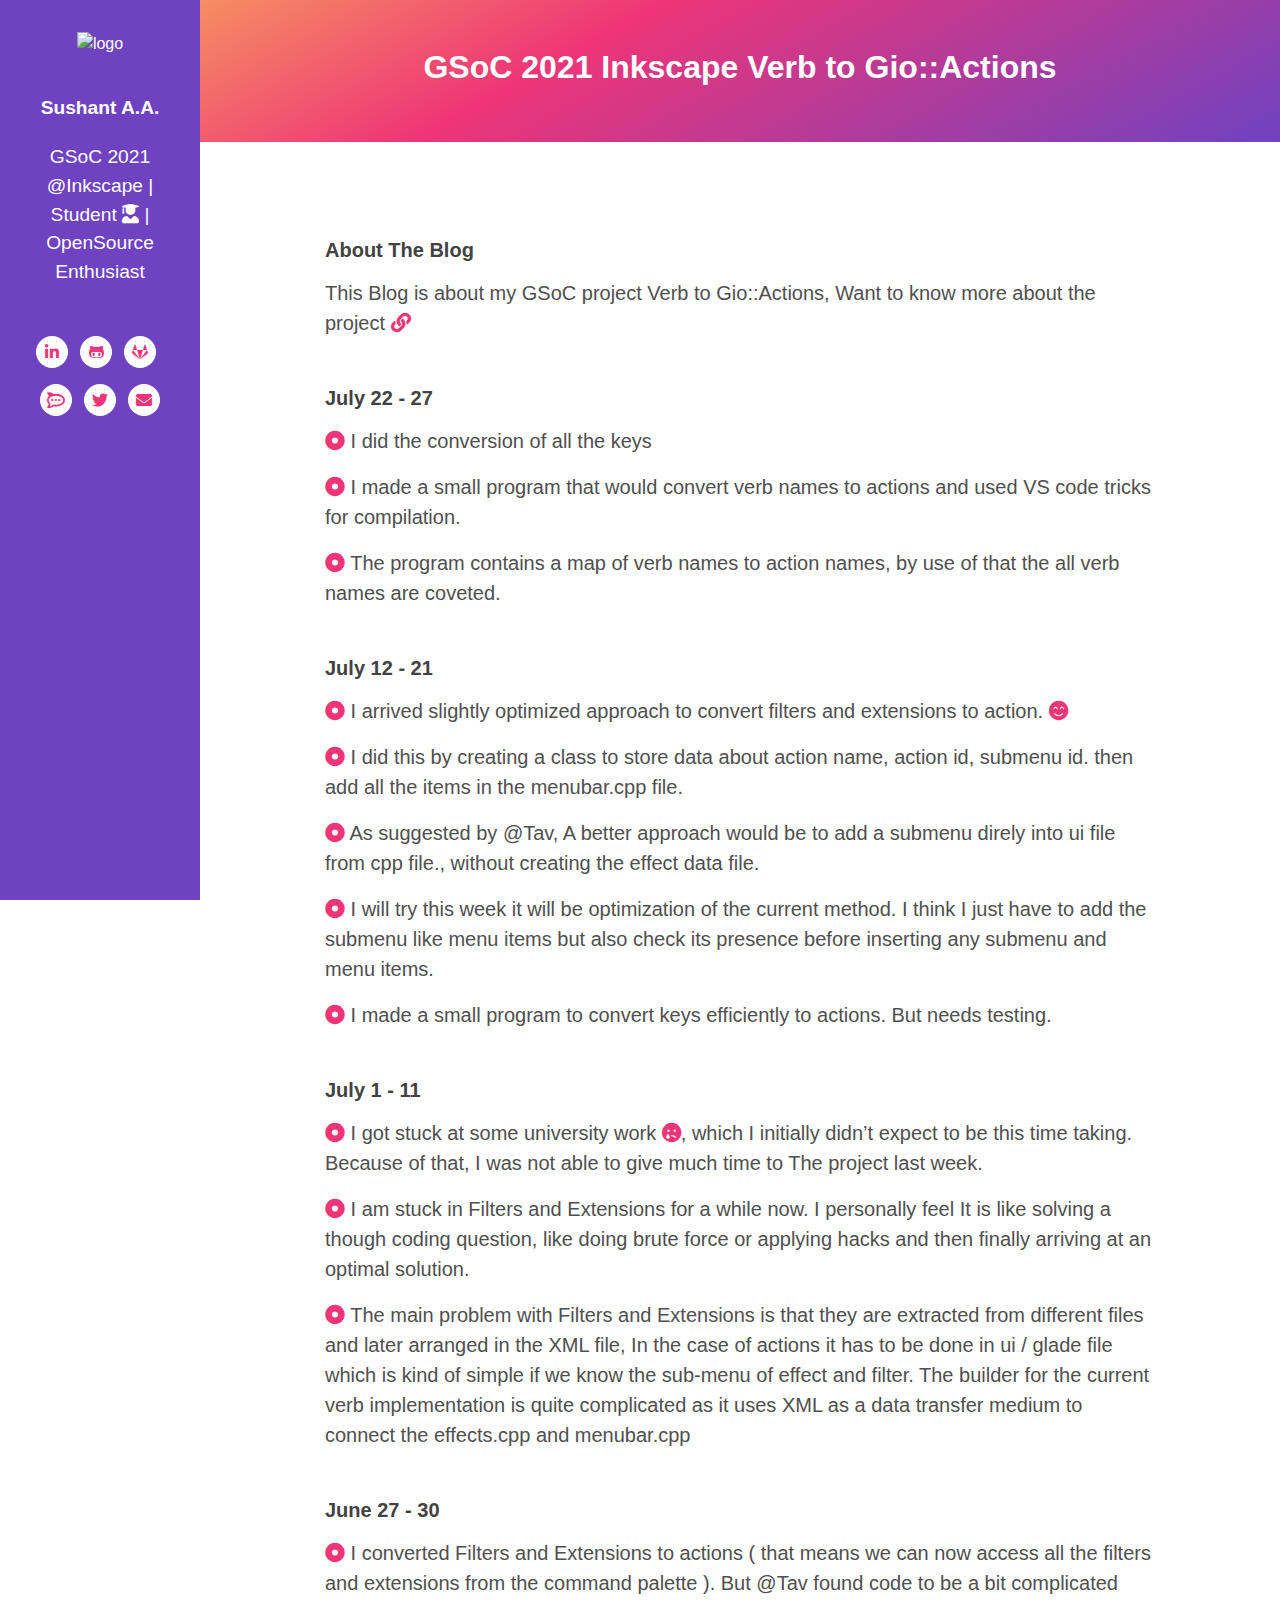
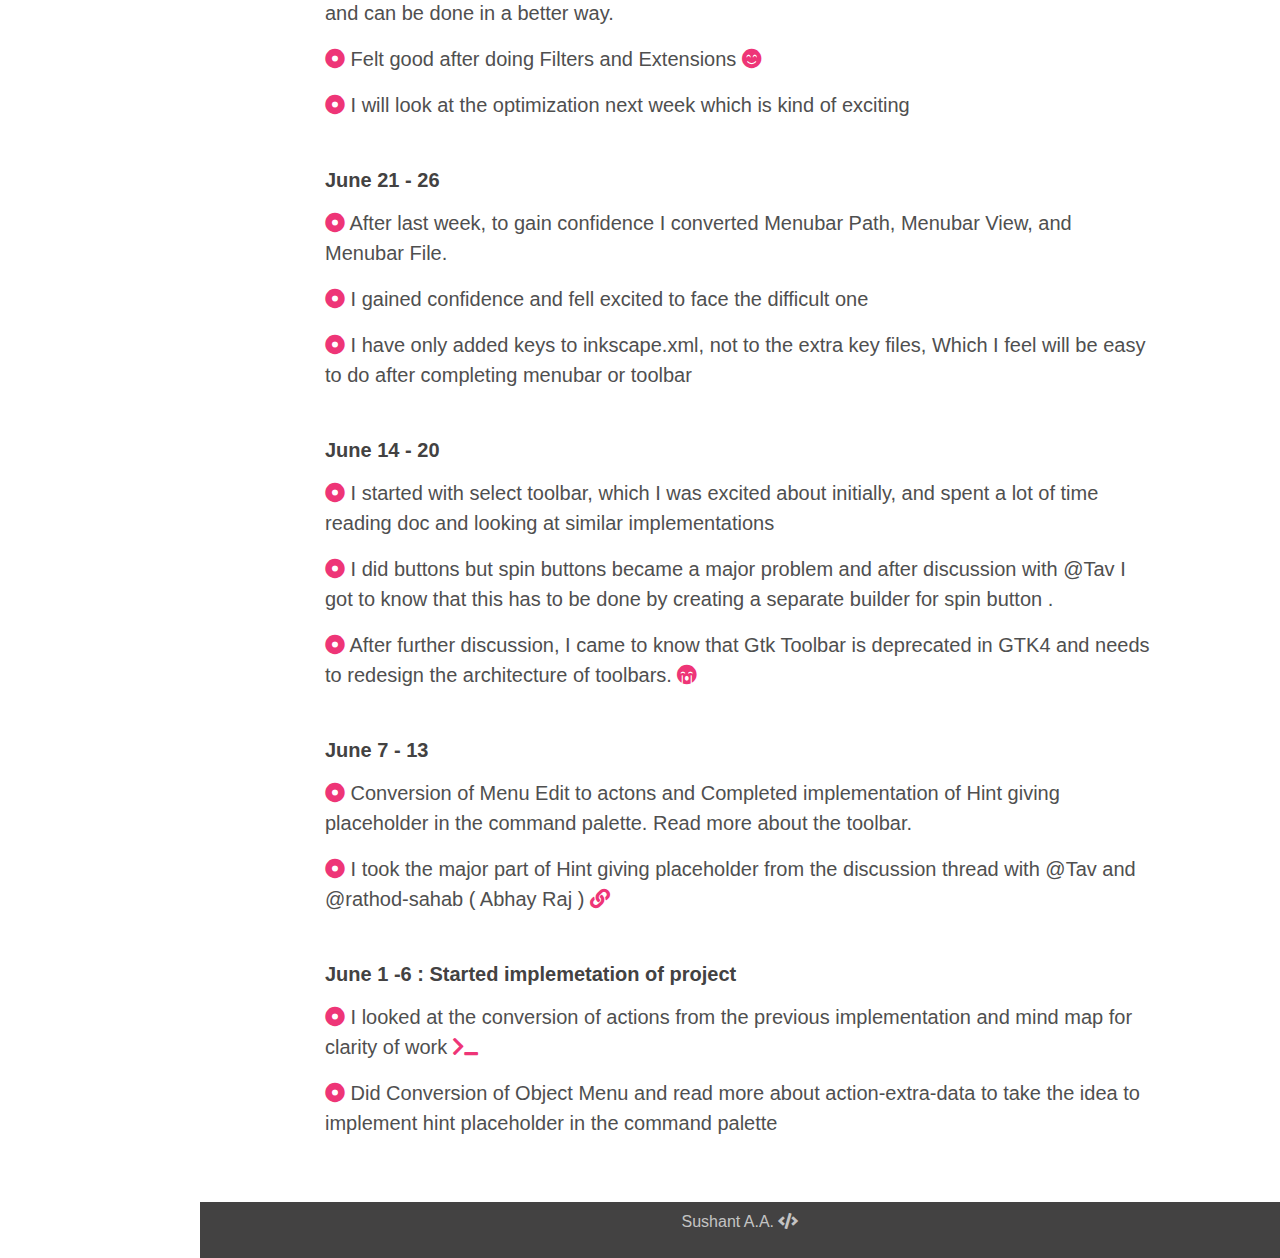
==== commit 22e854c8: "initial commit" ====
--- a/VerbAction/index.html
+++ b/VerbAction/index.html
@@ -63,6 +63,23 @@
 		</div>
 
 		<div class='container'>
+			<h5 class="mt-5">July 22 - 27</h5>
+			<p class="mt-3 lead">
+				<a href="#"><i class="fas fa-dot-circle"></i></a>
+				I did the conversion of all the keys 
+			</p>
+			<p class="mt-3 lead">
+				<a href="#"><i class="fas fa-dot-circle"></i></a>
+				I made a small program that would convert verb names to actions and used VS code tricks for compilation.
+			</p>
+			<p class="mt-3 lead">
+				<a href="#"><i class="fas fa-dot-circle"></i></a>
+				The program contains a map of verb names to action names, by use of that the all verb names are coveted.
+			</p>
+		</div>
+		
+
+		<div class='container'>
 			<h5 class="mt-5">July 12 - 21</h5>
 			<p class="mt-3 lead">
 				<a href="#"><i class="fas fa-dot-circle"></i></a>
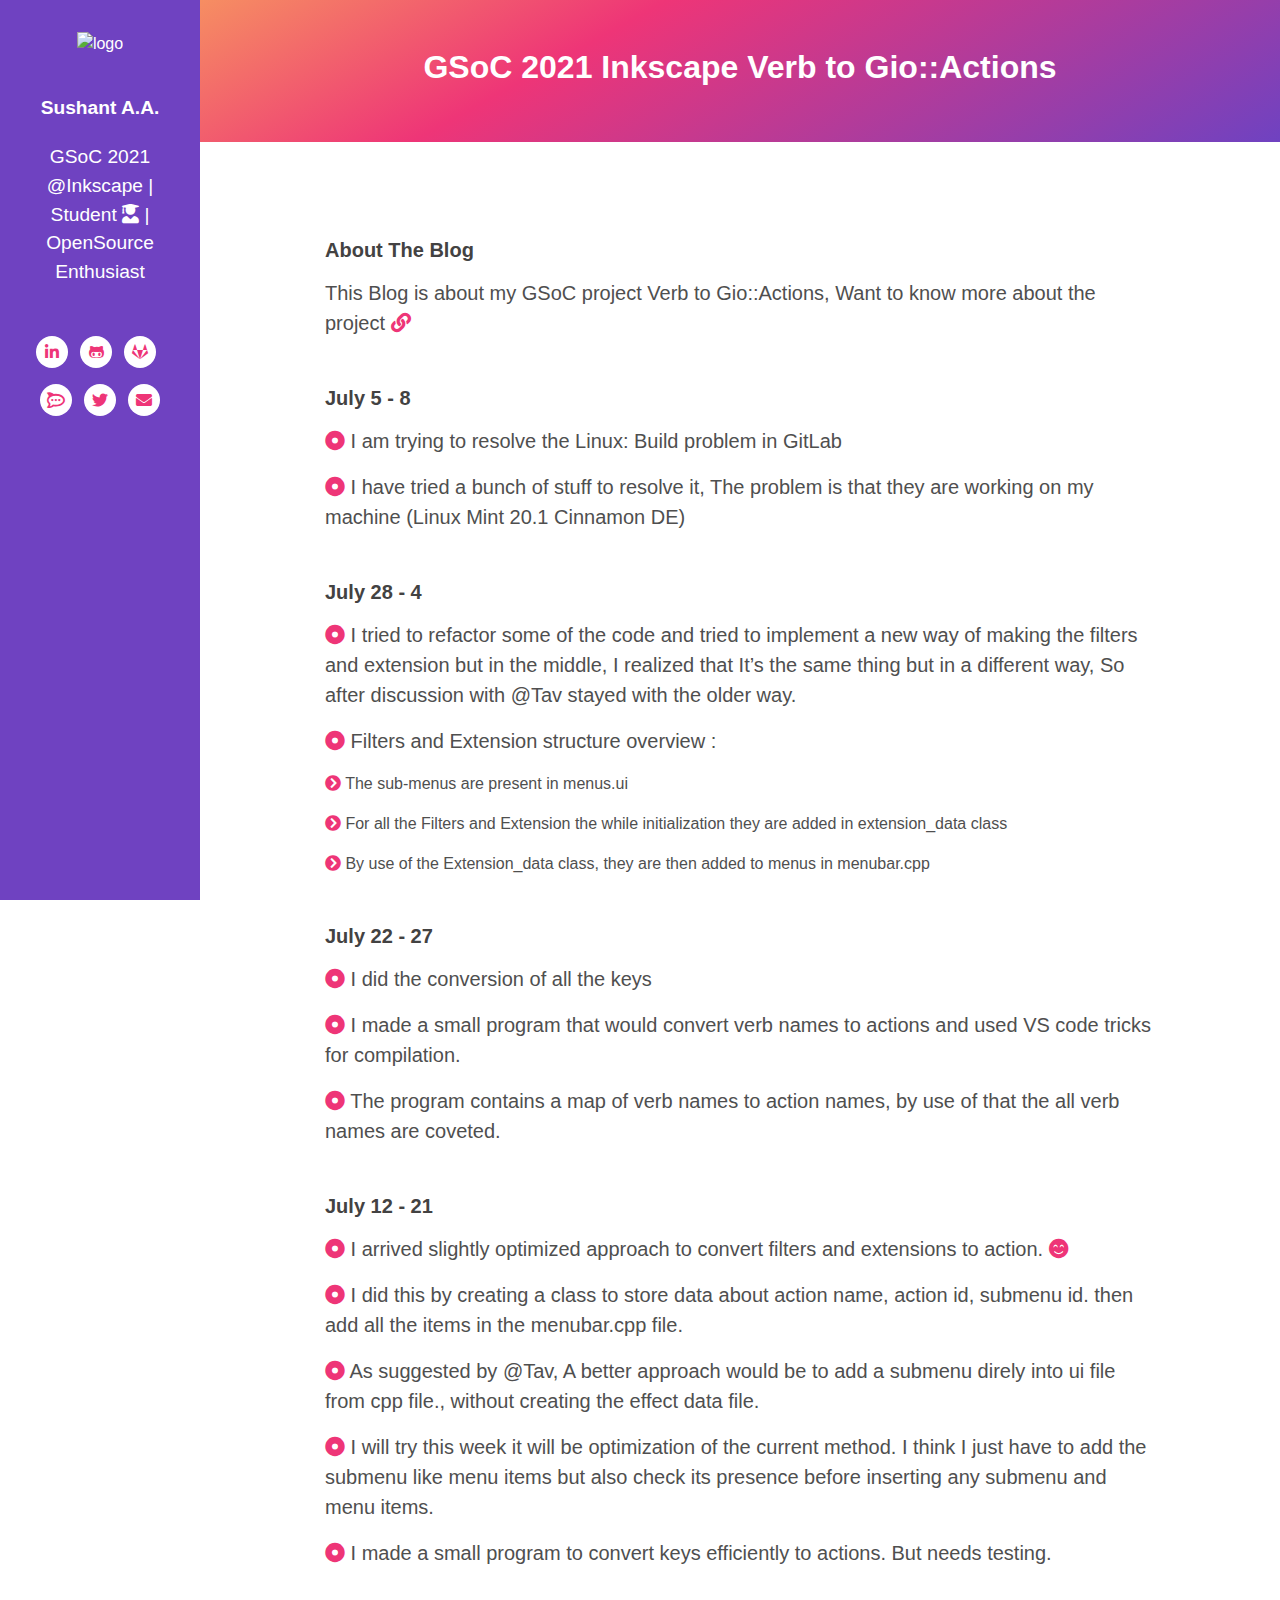
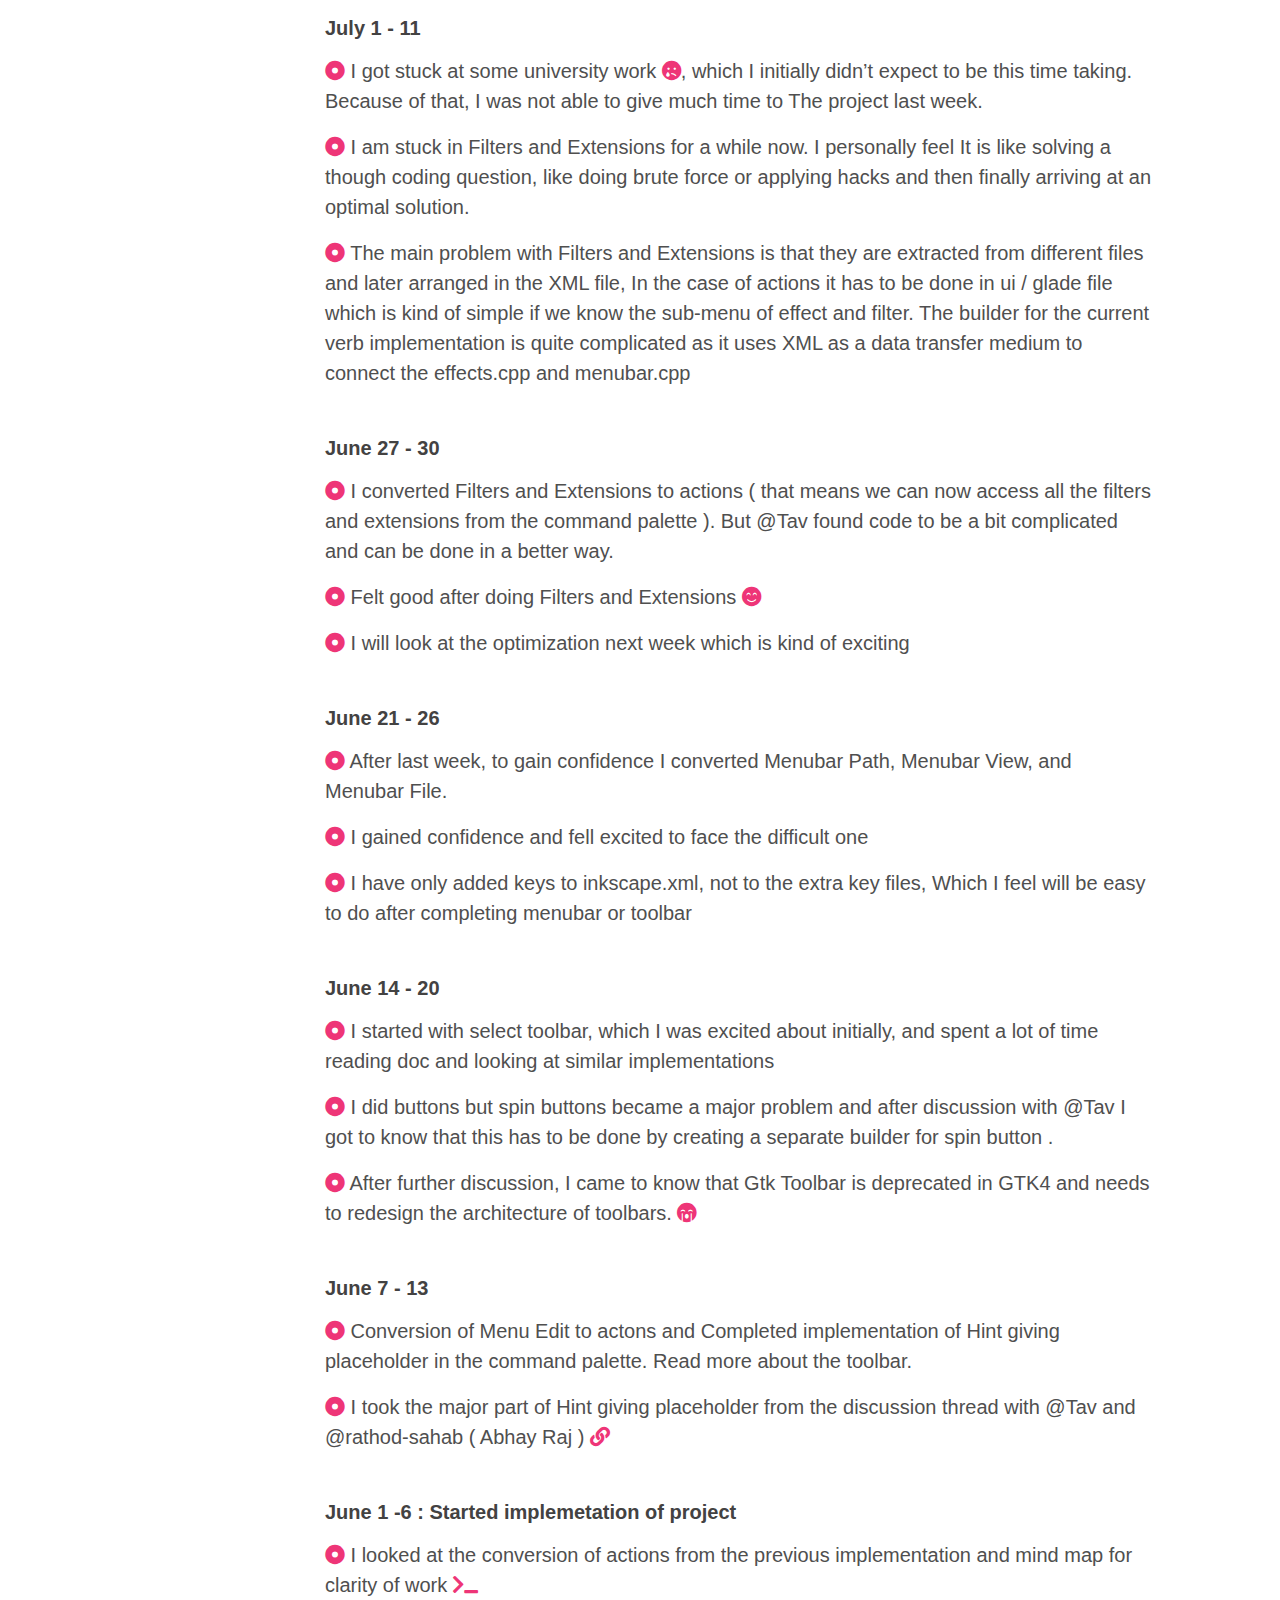
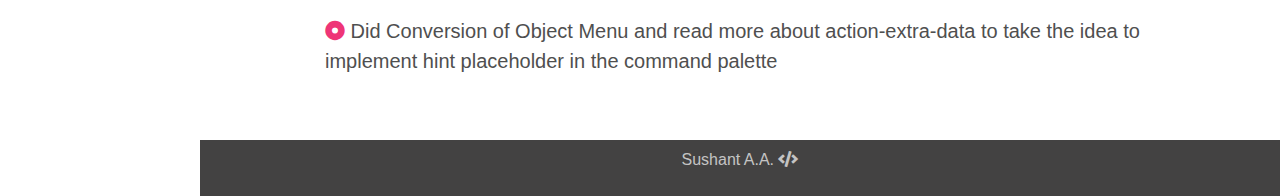
==== commit 35fcd35e: "Initial commit" ====
--- a/VerbAction/index.html
+++ b/VerbAction/index.html
@@ -63,6 +63,43 @@
 		</div>
 
 		<div class='container'>
+			<h5 class="mt-5">July 5 - 8</h5>
+			<p class="mt-3 lead">
+				<a href="#"><i class="fas fa-dot-circle"></i></a>
+				I am trying to resolve the Linux: Build problem in GitLab 
+			</p>
+			<p class="mt-3 lead">
+				<a href="#"><i class="fas fa-dot-circle"></i></a>
+				I have tried a bunch of stuff to resolve it, The problem is that they are working on my machine (Linux Mint 20.1 Cinnamon DE)				
+			</p>
+		</div>
+		
+		<div class='container'>
+			<h5 class="mt-5">July 28 - 4</h5>
+			<p class="mt-3 lead">
+				<a href="#"><i class="fas fa-dot-circle"></i></a>
+				I tried to refactor some of the code and tried to implement a new way of making the filters and extension but in the middle, I realized that It’s the same thing but in a different way, So after discussion with @Tav stayed with the older way. 
+			</p>
+			<p class="mt-3 lead">
+				<a href="#"><i class="fas fa-dot-circle"></i></a>
+				Filters and Extension structure overview :
+			</p>
+			<p>
+				<a href="#"><i class="fas fa-chevron-circle-right"></i></a>
+				The sub-menus are present in menus.ui 
+			</p>
+			<p>
+				<a href="#"><i class="fas fa-chevron-circle-right"></i></a>
+				For all the Filters and Extension the while initialization they are added in extension_data class
+			</p>
+			<p>
+				<a href="#"><i class="fas fa-chevron-circle-right"></i></a>
+				By use of the Extension_data class, they are then added to menus in menubar.cpp
+			</p>
+		</div>
+		
+
+		<div class='container'>
 			<h5 class="mt-5">July 22 - 27</h5>
 			<p class="mt-3 lead">
 				<a href="#"><i class="fas fa-dot-circle"></i></a>
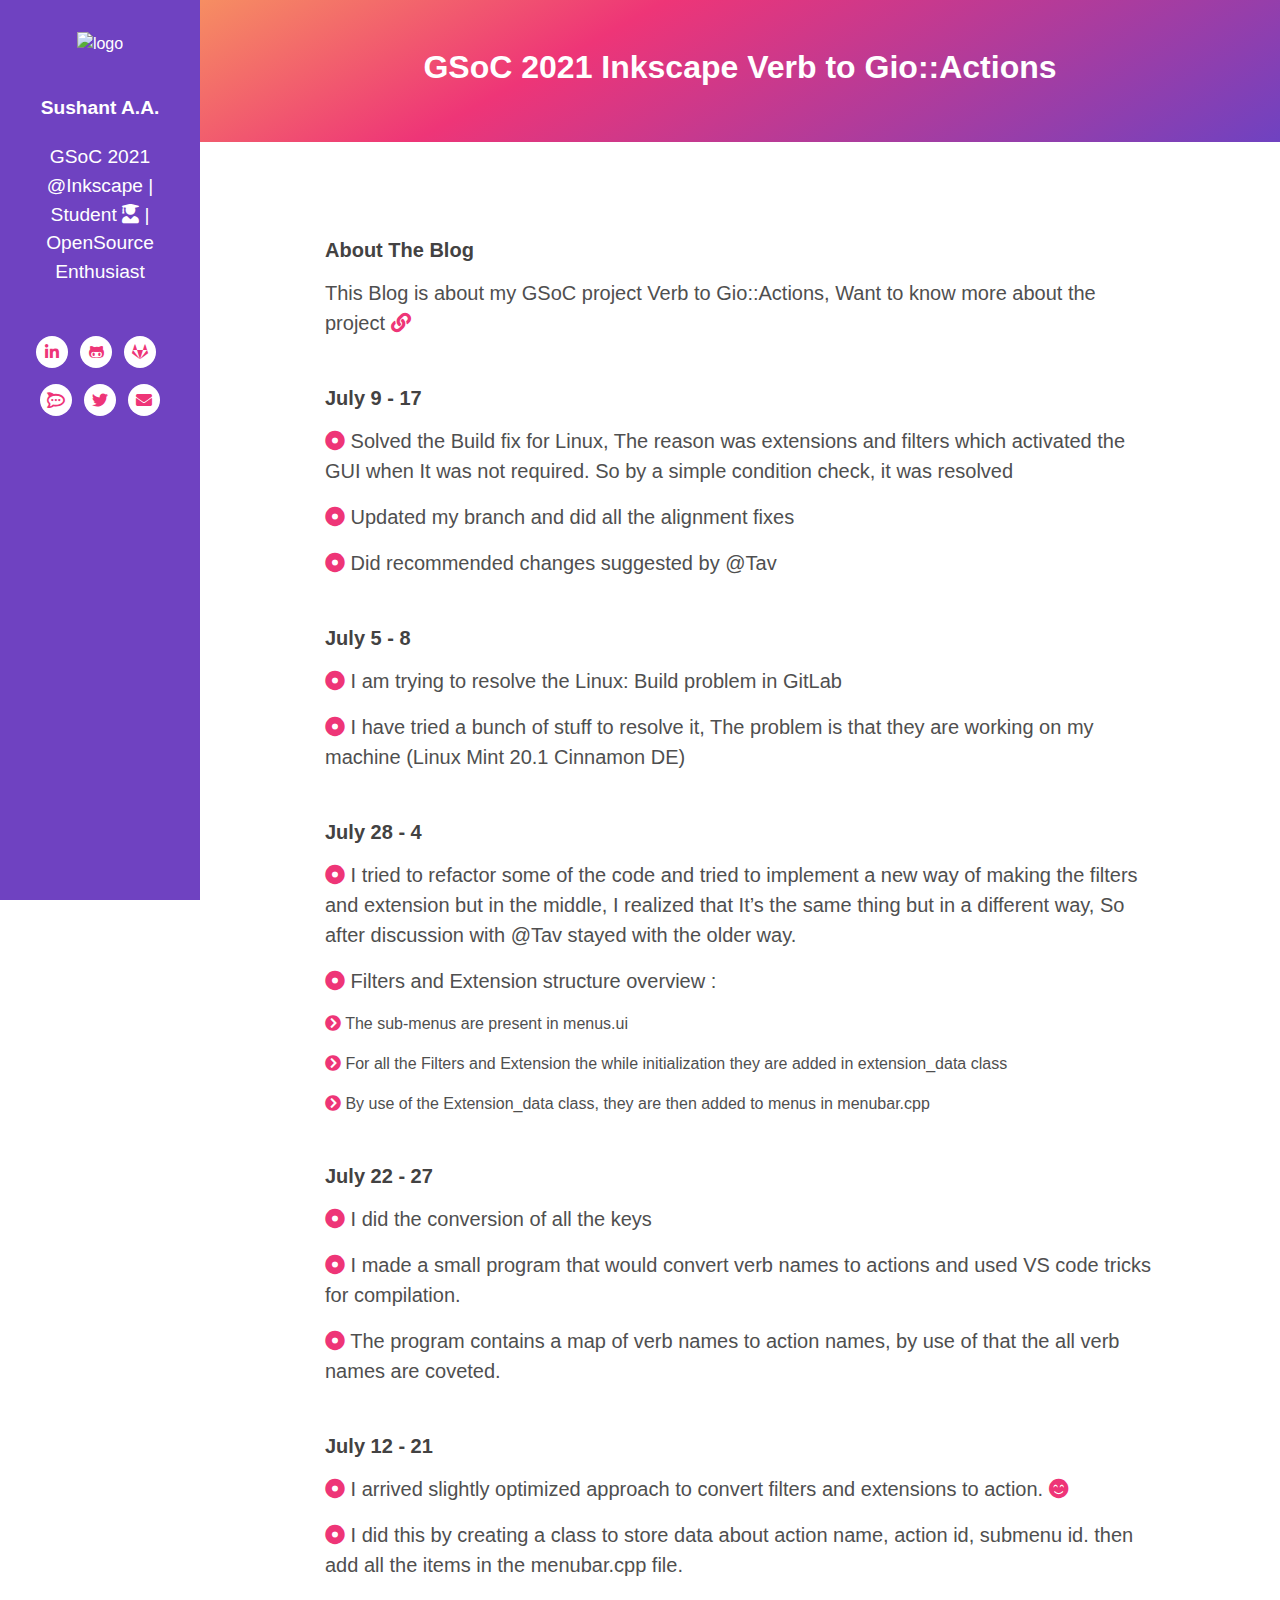
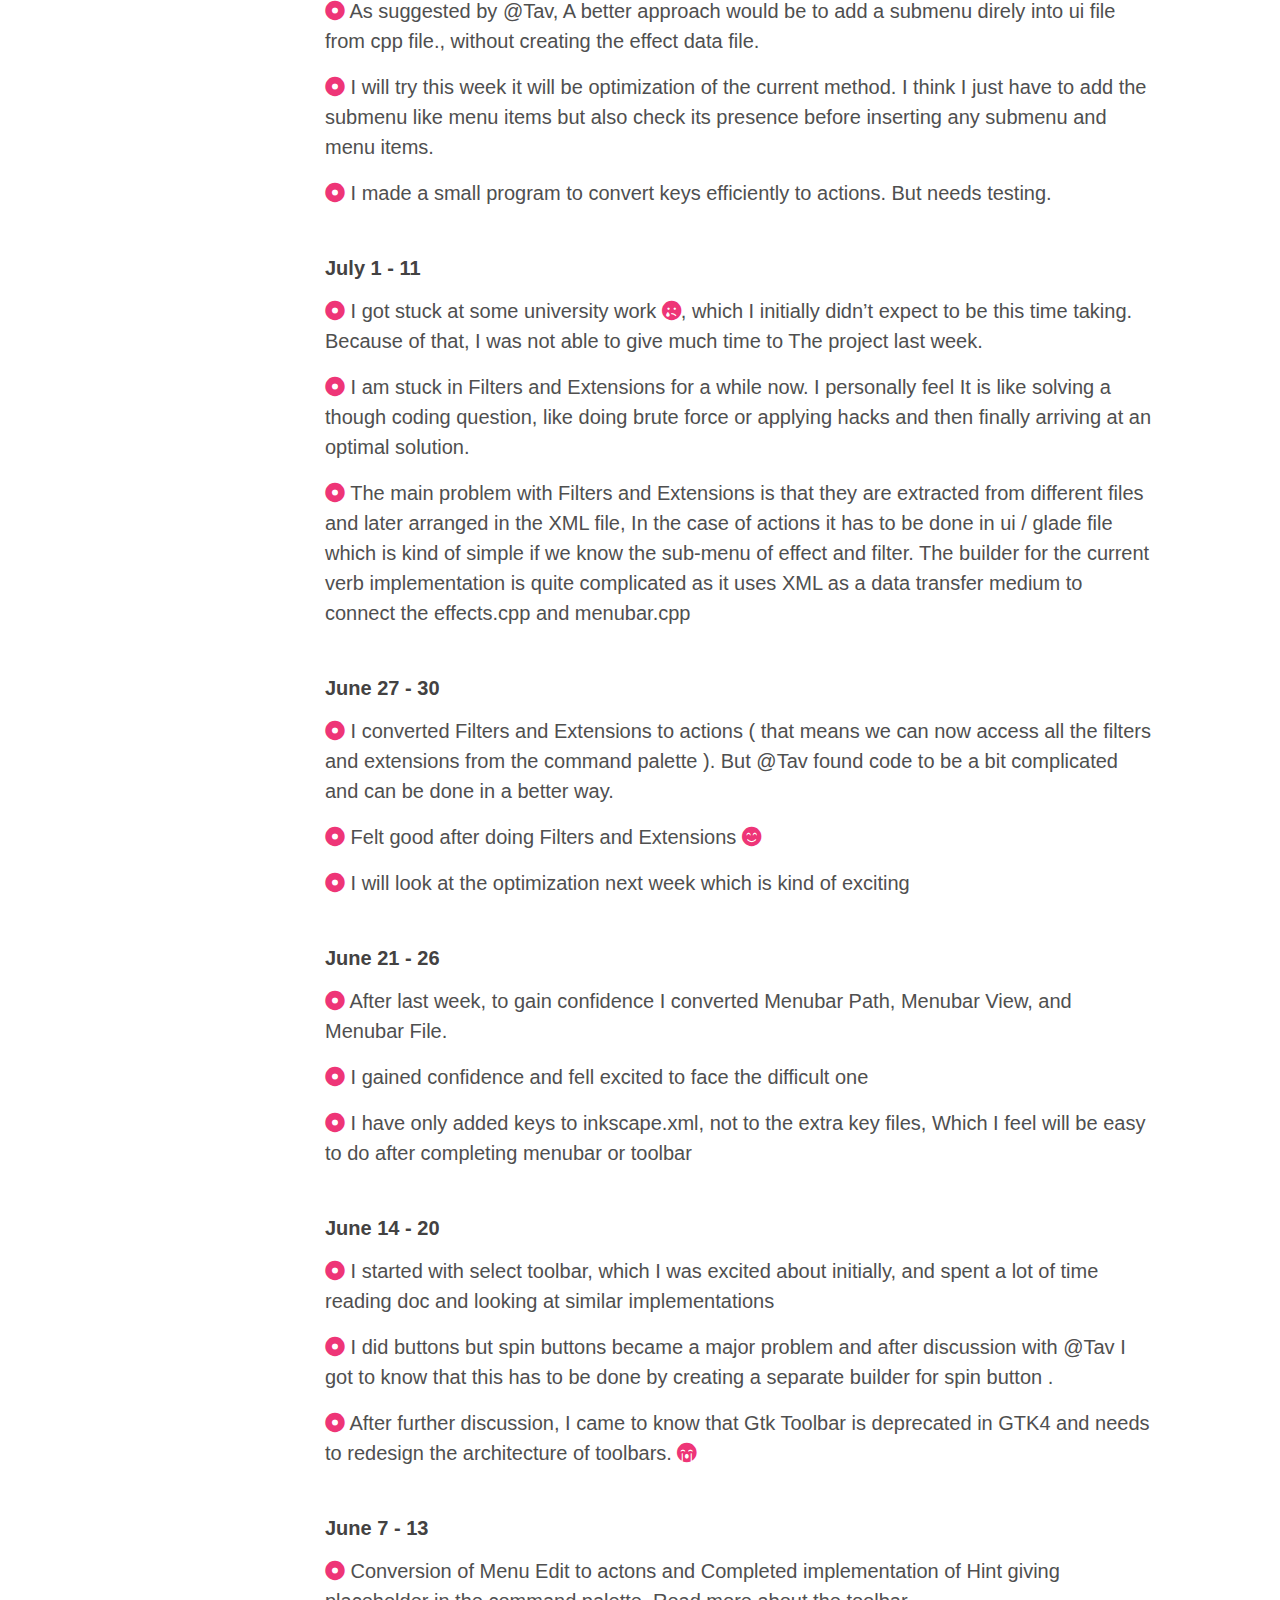
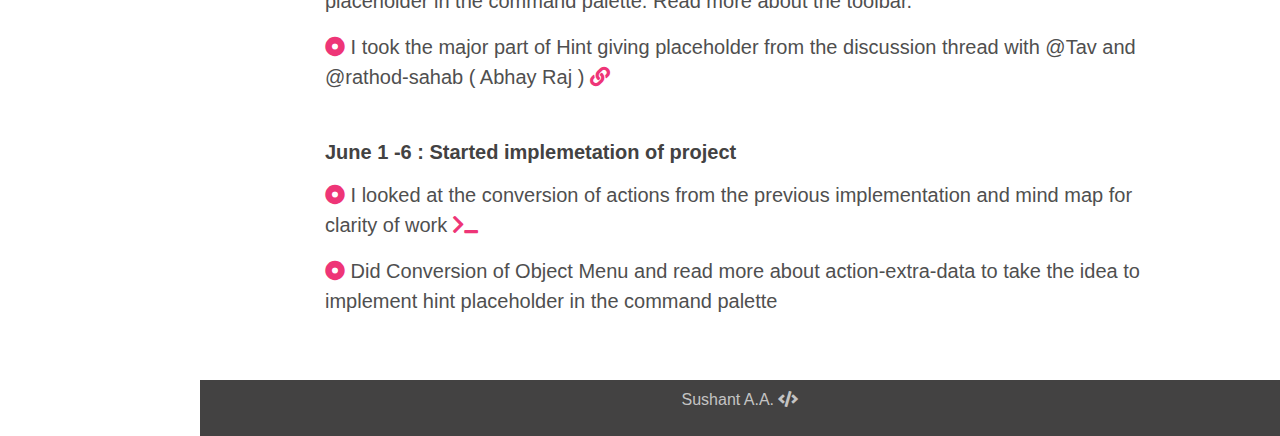
==== commit 439fb783: "Initial Commit" ====
--- a/VerbAction/index.html
+++ b/VerbAction/index.html
@@ -38,12 +38,12 @@
 				</div>
 				<hr>
 				<ul class="social-list list-inline py-3 mx-auto">
-					<p class="list-inline-item"><a href="#"><i class="fab fa-linkedin-in fa-fw"></i></a>   	</p>
-					<p class="list-inline-item"><a href="#"><i class="fab fa-github-alt fa-fw"></i></a>		</p>
-					<p class="list-inline-item"><a href="#"><i class="fab fa-gitlab"></i></a>				</p>
+					<p class="list-inline-item"><a href="https://www.linkedin.com/in/sushant-a-a-56a436199/"><i class="fab fa-linkedin-in fa-fw"></i></a>   	</p>
+					<p class="list-inline-item"><a href="https://github.com/SushantAA"><i class="fab fa-github-alt fa-fw"></i></a>		</p>
+					<p class="list-inline-item"><a href="https://gitlab.com/sushant.co19"><i class="fab fa-gitlab"></i></a>				</p>
 					<p class="list-inline-item"><a href="#"><i class="fab fa-rocketchat"></i></a>			</p>
-					<p class="list-inline-item"><a href="#"><i class="fab fa-twitter"></i></a>      		</p>
-					<p class="list-inline-item"><a href="#"><i class="fas fa-envelope"></i></a>			</p>
+					<p class="list-inline-item"><a href="https://twitter.com/SushantAA2"><i class="fab fa-twitter"></i></a>      		</p>
+					<p class="list-inline-item"><a href="sushant.co19@gmail.com"><i class="fas fa-envelope"></i></a>			</p>
 				</ul>
 
 			</div>
@@ -63,6 +63,22 @@
 		</div>
 
 		<div class='container'>
+			<h5 class="mt-5">July 9 - 17</h5>
+			<p class="mt-3 lead">
+				<a href="#"><i class="fas fa-dot-circle"></i></a>
+				Solved the Build fix for Linux,  The reason was extensions and filters which activated the GUI when It was not required. So by a simple condition check, it was resolved
+			</p>
+			<p class="mt-3 lead">
+				<a href="#"><i class="fas fa-dot-circle"></i></a>
+				Updated my branch and did all the alignment fixes
+			</p>
+			<p class="mt-3 lead">
+				<a href="#"><i class="fas fa-dot-circle"></i></a>
+				Did recommended changes suggested by @Tav 
+			</p>
+		</div>
+
+		<div class='container'>
 			<h5 class="mt-5">July 5 - 8</h5>
 			<p class="mt-3 lead">
 				<a href="#"><i class="fas fa-dot-circle"></i></a>
